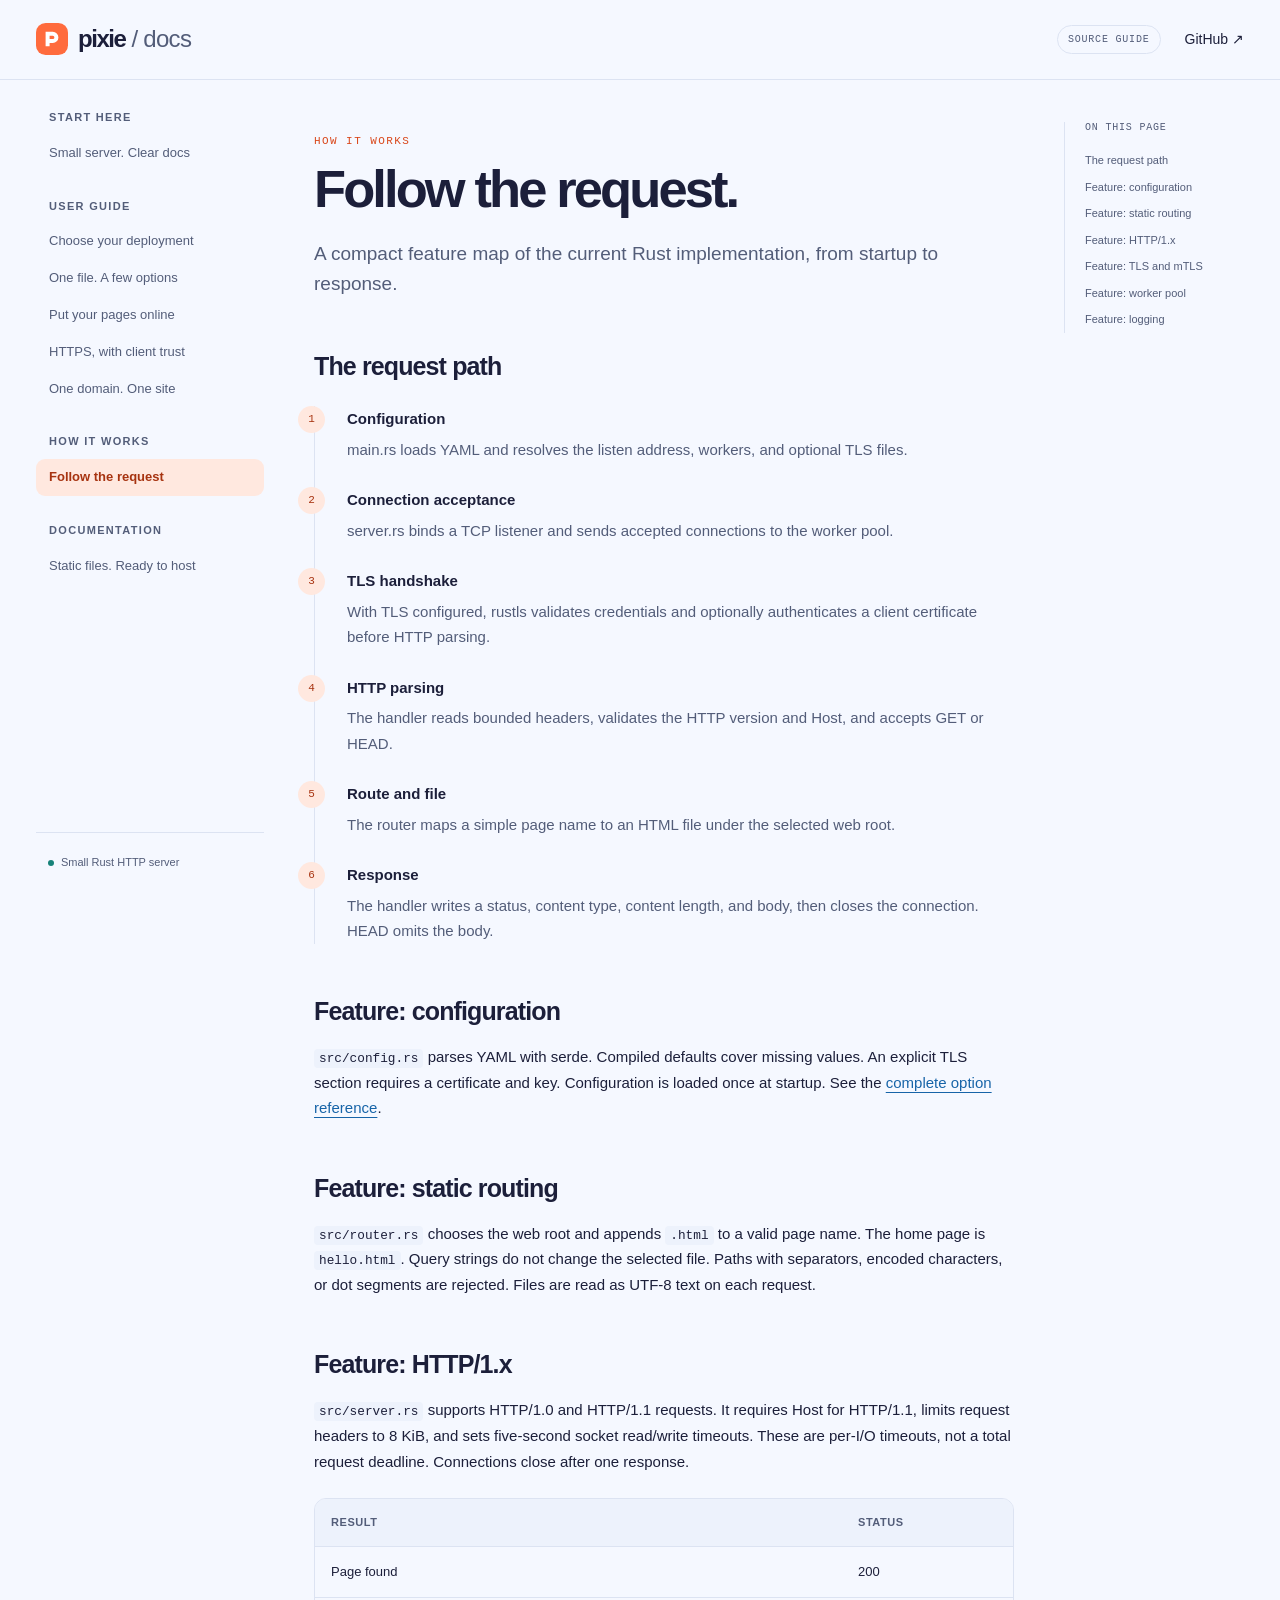
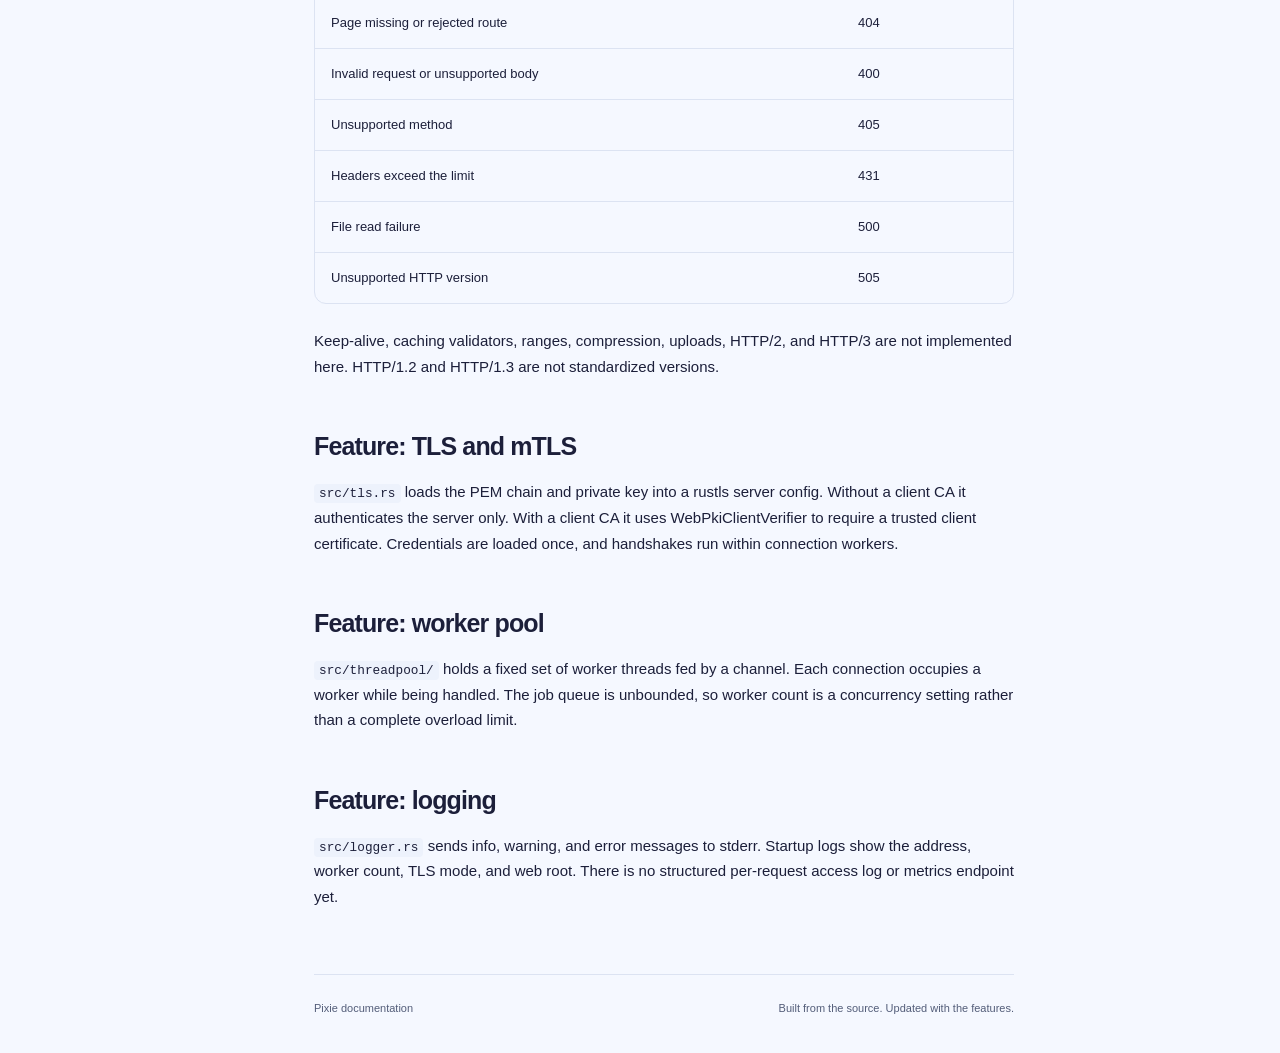
==== docs/architecture.html @ d6b9f7ce "docs: add static user and architecture guides" ====
<!doctype html>
<html lang="en"><head><meta charset="utf-8"><meta name="viewport" content="width=device-width, initial-scale=1"><meta name="description" content="A compact feature map of the current Rust implementation, from startup to response."><meta name="theme-color" content="#f5f8ff"><title>Follow the request. — Pixie docs</title><link rel="icon" href="assets/mark.svg" type="image/svg+xml"><link rel="stylesheet" href="assets/style.css"><script src="assets/site.js" defer></script></head>
<body><a class="skip" href="#content">Skip to content</a><header class="topbar"><a class="brand" href="index.html"><img src="assets/mark.svg" width="32" height="32" alt=""><span>pixie<span class="brand-sub"> / docs</span></span></a><div class="top-actions"><span class="version">SOURCE GUIDE</span><a href="https://github.com/laflut3/Pixie">GitHub ↗</a><button class="menu-button" aria-expanded="false" aria-controls="sidebar">Menu</button></div></header><div class="layout"><aside id="sidebar" class="sidebar"><nav aria-label="Documentation"><div class="nav-group"><p>Start here</p><a href="index.html">Small server. Clear docs</a></div><div class="nav-group"><p>User guide</p><a href="deploy.html">Choose your deployment</a><a href="configure.html">One file. A few options</a><a href="serve.html">Put your pages online</a><a href="security.html">HTTPS, with client trust</a><a href="sites.html">One domain. One site</a></div><div class="nav-group"><p>How it works</p><a aria-current="page" href="architecture.html">Follow the request</a></div><div class="nav-group"><p>Documentation</p><a href="publish.html">Static files. Ready to host</a></div></nav><div class="sidebar-foot"><span class="status-dot"></span>Small Rust HTTP server</div></aside><main id="content" tabindex="-1"><div class="eyebrow">How it works</div><h1>Follow the request.</h1><p class="lead">A compact feature map of the current Rust implementation, from startup to response.</p><article><h2 id="flow">The request path</h2><ol class="timeline"><li><strong>Configuration</strong><p>main.rs loads YAML and resolves the listen address, workers, and optional TLS files.</p></li><li><strong>Connection acceptance</strong><p>server.rs binds a TCP listener and sends accepted connections to the worker pool.</p></li><li><strong>TLS handshake</strong><p>With TLS configured, rustls validates credentials and optionally authenticates a client certificate before HTTP parsing.</p></li><li><strong>HTTP parsing</strong><p>The handler reads bounded headers, validates the HTTP version and Host, and accepts GET or HEAD.</p></li><li><strong>Route and file</strong><p>The router maps a simple page name to an HTML file under the selected web root.</p></li><li><strong>Response</strong><p>The handler writes a status, content type, content length, and body, then closes the connection. HEAD omits the body.</p></li></ol><h2 id="configuration">Feature: configuration</h2><p><code>src/config.rs</code> parses YAML with serde. Compiled defaults cover missing values. An explicit TLS section requires a certificate and key. Configuration is loaded once at startup. See the <a href="configure.html">complete option reference</a>.</p><h2 id="routing">Feature: static routing</h2><p><code>src/router.rs</code> chooses the web root and appends <code>.html</code> to a valid page name. The home page is <code>hello.html</code>. Query strings do not change the selected file. Paths with separators, encoded characters, or dot segments are rejected. Files are read as UTF-8 text on each request.</p><h2 id="http">Feature: HTTP/1.x</h2><p><code>src/server.rs</code> supports HTTP/1.0 and HTTP/1.1 requests. It requires Host for HTTP/1.1, limits request headers to 8 KiB, and sets five-second socket read/write timeouts. These are per-I/O timeouts, not a total request deadline. Connections close after one response.</p><div class="table-wrap"><table><thead><tr><th>Result</th><th>Status</th></tr></thead><tbody><tr><td>Page found</td><td>200</td></tr><tr><td>Page missing or rejected route</td><td>404</td></tr><tr><td>Invalid request or unsupported body</td><td>400</td></tr><tr><td>Unsupported method</td><td>405</td></tr><tr><td>Headers exceed the limit</td><td>431</td></tr><tr><td>File read failure</td><td>500</td></tr><tr><td>Unsupported HTTP version</td><td>505</td></tr></tbody></table></div><p>Keep-alive, caching validators, ranges, compression, uploads, HTTP/2, and HTTP/3 are not implemented here. HTTP/1.2 and HTTP/1.3 are not standardized versions.</p><h2 id="tls">Feature: TLS and mTLS</h2><p><code>src/tls.rs</code> loads the PEM chain and private key into a rustls server config. Without a client CA it authenticates the server only. With a client CA it uses WebPkiClientVerifier to require a trusted client certificate. Credentials are loaded once, and handshakes run within connection workers.</p><h2 id="concurrency">Feature: worker pool</h2><p><code>src/threadpool/</code> holds a fixed set of worker threads fed by a channel. Each connection occupies a worker while being handled. The job queue is unbounded, so worker count is a concurrency setting rather than a complete overload limit.</p><h2 id="logging">Feature: logging</h2><p><code>src/logger.rs</code> sends info, warning, and error messages to stderr. Startup logs show the address, worker count, TLS mode, and web root. There is no structured per-request access log or metrics endpoint yet.</p></article><footer>Pixie documentation <span>Built from the source. Updated with the features.</span></footer></main><aside class="toc"><p>ON THIS PAGE</p><nav aria-label="On this page"><a href="#flow">The request path</a><a href="#configuration">Feature: configuration</a><a href="#routing">Feature: static routing</a><a href="#http">Feature: HTTP/1.x</a><a href="#tls">Feature: TLS and mTLS</a><a href="#concurrency">Feature: worker pool</a><a href="#logging">Feature: logging</a></nav></aside></div></body></html>
---- docs/assets/style.css ----
:root{--bg:#f5f8ff;--paper:#fff;--ink:#1c1f3a;--muted:#535d79;--line:#dce3f2;--accent:#d9471a;--blue:#1764a8;--soft:#edf2fc;--radius:18px;--mono:"SFMono-Regular",Consolas,"Liberation Mono",monospace}*{box-sizing:border-box}html{scroll-padding-top:100px}body{margin:0;background:var(--bg);color:var(--ink);font-family:"Avenir Next","Trebuchet MS","Gill Sans",sans-serif;font-size:16px;line-height:1.7}a{color:var(--blue);text-underline-offset:4px}a:hover{color:var(--accent)}button{font:inherit}a:focus-visible,button:focus-visible{outline:3px solid var(--accent);outline-offset:4px;border-radius:4px}.skip{position:fixed;top:-80px;left:16px;z-index:10;padding:12px 20px;background:var(--ink);color:white}.skip:focus{top:12px}.topbar{position:sticky;top:0;z-index:3;display:flex;align-items:center;justify-content:space-between;gap:16px;height:80px;padding:0 36px;background:rgba(245,248,255,.96);border-bottom:1px solid var(--line);backdrop-filter:blur(12px)}.brand{display:inline-flex;align-items:center;gap:10px;text-decoration:none;font-size:24px;font-weight:800;color:var(--ink);letter-spacing:-.06em}.brand-sub{font-weight:400;color:var(--muted);letter-spacing:-.03em}.top-actions{display:flex;gap:24px;align-items:center;font-size:14px}.top-actions>a{color:var(--ink);text-decoration:none}.version{font-family:var(--mono);font-size:10px;letter-spacing:.08em;border:1px solid var(--line);padding:5px 10px;border-radius:30px;color:var(--muted)}.layout{display:grid;grid-template-columns:228px minmax(0,800px) 180px;max-width:1450px;margin:auto;padding:0 36px;gap:50px}.sidebar{position:sticky;top:80px;align-self:start;height:calc(100dvh - 80px);padding:28px 0;overflow:auto;display:flex;flex-direction:column;justify-content:space-between}.nav-group{margin-bottom:25px}.nav-group>p{font-size:11px;text-transform:uppercase;letter-spacing:.12em;font-weight:800;color:var(--muted);margin:0 0 8px 13px}.nav-group a{display:block;font-size:13px;line-height:1.45;padding:9px 13px;text-decoration:none;border-radius:9px;color:var(--muted)}.nav-group a:hover{background:var(--soft);color:var(--ink)}.nav-group a[aria-current]{background:#ffe8df;color:#a73310;font-weight:700}.sidebar-foot{border-top:1px solid var(--line);padding:20px 12px 0;color:var(--muted);font-size:11px;white-space:nowrap}.status-dot{display:inline-block;width:6px;height:6px;background:#168279;border-radius:50%;margin-right:7px;vertical-align:middle}main{padding:55px 0 0;min-width:0}.eyebrow{font:11px var(--mono);text-transform:uppercase;letter-spacing:.13em;color:var(--accent);margin-bottom:14px}h1{font-size:clamp(36px,4.1vw,60px);line-height:1.06;letter-spacing:-.055em;margin:0 0 22px;max-width:720px;font-weight:800}.lead{font-size:19px;line-height:1.6;color:var(--muted);max-width:650px;margin:0 0 36px}article{font-size:15px}h2{font-size:25px;line-height:1.2;letter-spacing:-.035em;margin:52px 0 18px}h3{font-size:18px}p{margin:14px 0}li{padding-left:4px;margin:8px 0}code{font-family:var(--mono);font-size:.85em;background:var(--soft);border-radius:4px;padding:2px 5px;overflow-wrap:anywhere}pre{background:#1c2138;color:#e2eafb;border-radius:var(--radius);padding:24px;margin:20px 0;overflow:auto;line-height:1.7;font-size:13px;position:relative}pre code{font:inherit;background:none;padding:0;color:inherit;overflow-wrap:normal}.copy-button{position:absolute;top:9px;right:10px;background:#343b57;border:0;color:#fff;font-size:11px;border-radius:5px;padding:4px 8px;cursor:pointer}.copy-button:hover{background:#4b5678}.callout{border-left:3px solid #f07546;background:#fff2e9;border-radius:0 12px 12px 0;padding:19px 22px;margin:30px 0;color:#59341f;font-size:14px}.callout p{margin:6px 0 0}.table-wrap{overflow:auto;border:1px solid var(--line);border-radius:12px;margin:24px 0}table{width:100%;border-collapse:collapse;font-size:13px;text-align:left}th{background:var(--soft);font-size:11px;text-transform:uppercase;letter-spacing:.05em;color:var(--muted)}th,td{padding:14px 16px;vertical-align:top;border-bottom:1px solid var(--line)}tr:last-child td{border-bottom:0}.hero-note{font:11px var(--mono);line-height:1.8;color:var(--muted);margin-bottom:28px}.path-grid{display:grid;grid-template-columns:1fr 1fr;gap:16px}.path-card{display:flex;flex-direction:column;padding:26px 25px 22px;background:var(--paper);border:1px solid var(--line);border-radius:20px;color:var(--ink);text-decoration:none;transition:transform .2s cubic-bezier(.2,.8,.2,1),border-color .2s}.path-card:hover{transform:translateY(-3px);border-color:#f0a286;color:var(--ink)}.step{font:10px var(--mono);letter-spacing:.06em;color:var(--accent)}.path-card h2{font-size:27px;margin:22px 0 8px}.path-card p{font-size:14px;color:var(--muted);margin:0 0 26px}.card-link{font-size:12px;margin-top:auto;font-weight:700;color:var(--blue)}.link-list{list-style:none;padding:0}.link-list li{padding:0;margin:0}.link-list a{display:flex;justify-content:space-between;gap:22px;text-decoration:none;color:var(--ink);padding:16px 0;border-bottom:1px solid var(--line);font-size:14px}.link-list span{color:var(--blue);font-size:12px;white-space:nowrap}.toc{position:sticky;top:122px;align-self:start;max-height:calc(100dvh - 145px);overflow:auto;padding-left:20px;border-left:1px solid var(--line);font-size:11px}.toc>p{font:10px var(--mono);color:var(--muted);letter-spacing:.08em;margin:0 0 14px}.toc a{display:block;padding:5px 0;color:var(--muted);text-decoration:none;line-height:1.5}.toc a:hover{color:var(--accent)}footer{border-top:1px solid var(--line);margin-top:65px;padding:24px 0 35px;font-size:11px;color:var(--muted);display:flex;justify-content:space-between;gap:15px}.flow{display:flex;align-items:center;justify-content:space-around;flex-wrap:wrap;gap:12px;background:var(--paper);border:1px solid var(--line);padding:22px;border-radius:16px;font:12px var(--mono);margin:25px 0}.flow span{color:var(--accent)}.timeline{list-style:none;padding-left:28px;border-left:1px solid var(--line);counter-reset:steps}.timeline li{position:relative;margin:25px 0;counter-increment:steps}.timeline li:before{content:counter(steps);position:absolute;left:-45px;top:0;border-radius:50%;width:27px;height:27px;text-align:center;font:11px/27px var(--mono);background:#ffe8df;color:#a73310}.timeline p{margin:5px 0;color:var(--muted)}.menu-button{display:none;border:1px solid var(--line);border-radius:8px;color:var(--ink);background:var(--paper);padding:5px 12px;cursor:pointer}@media(min-width:1500px){.layout{gap:60px}}@media(max-width:1200px){.layout{grid-template-columns:210px minmax(0,1fr);gap:40px;max-width:1100px}.toc{display:none}}@media(max-width:800px){.topbar{height:68px;padding:0 20px}.top-actions{gap:16px}.version{display:none}.layout{display:block;padding:0 22px}.sidebar{position:static;height:auto;padding:22px 0;border-bottom:1px solid var(--line)}.sidebar nav{display:grid;grid-template-columns:1fr 1fr;gap:10px}.sidebar-foot{display:none}.nav-group{margin:0}.js .sidebar{display:none}.js .sidebar.is-open{display:block}.js .menu-button{display:block}main{padding-top:36px}.lead{font-size:17px}.path-card{padding:22px 18px}.path-card h2{font-size:25px}pre{padding:28px 18px 20px;font-size:11px}footer{display:block}footer span{display:block;margin-top:5px}}@media(max-width:480px){.path-grid{grid-template-columns:1fr}.path-card h2{margin-top:12px}.path-card p{margin-bottom:16px}.link-list a{display:block}.link-list span{display:block;margin-top:4px}h1{font-size:39px}.sidebar nav{grid-template-columns:1fr 1fr}.top-actions>a{font-size:12px}th,td{padding:12px 10px}}@media(prefers-reduced-motion:reduce){*{scroll-behavior:auto!important;transition:none!important}}@media print{.topbar,.sidebar,.toc,.copy-button{display:none}.layout{display:block}main{padding:0}body{background:white}pre{white-space:pre-wrap;color:black;background:#eee}.callout{break-inside:avoid}a{color:inherit}}
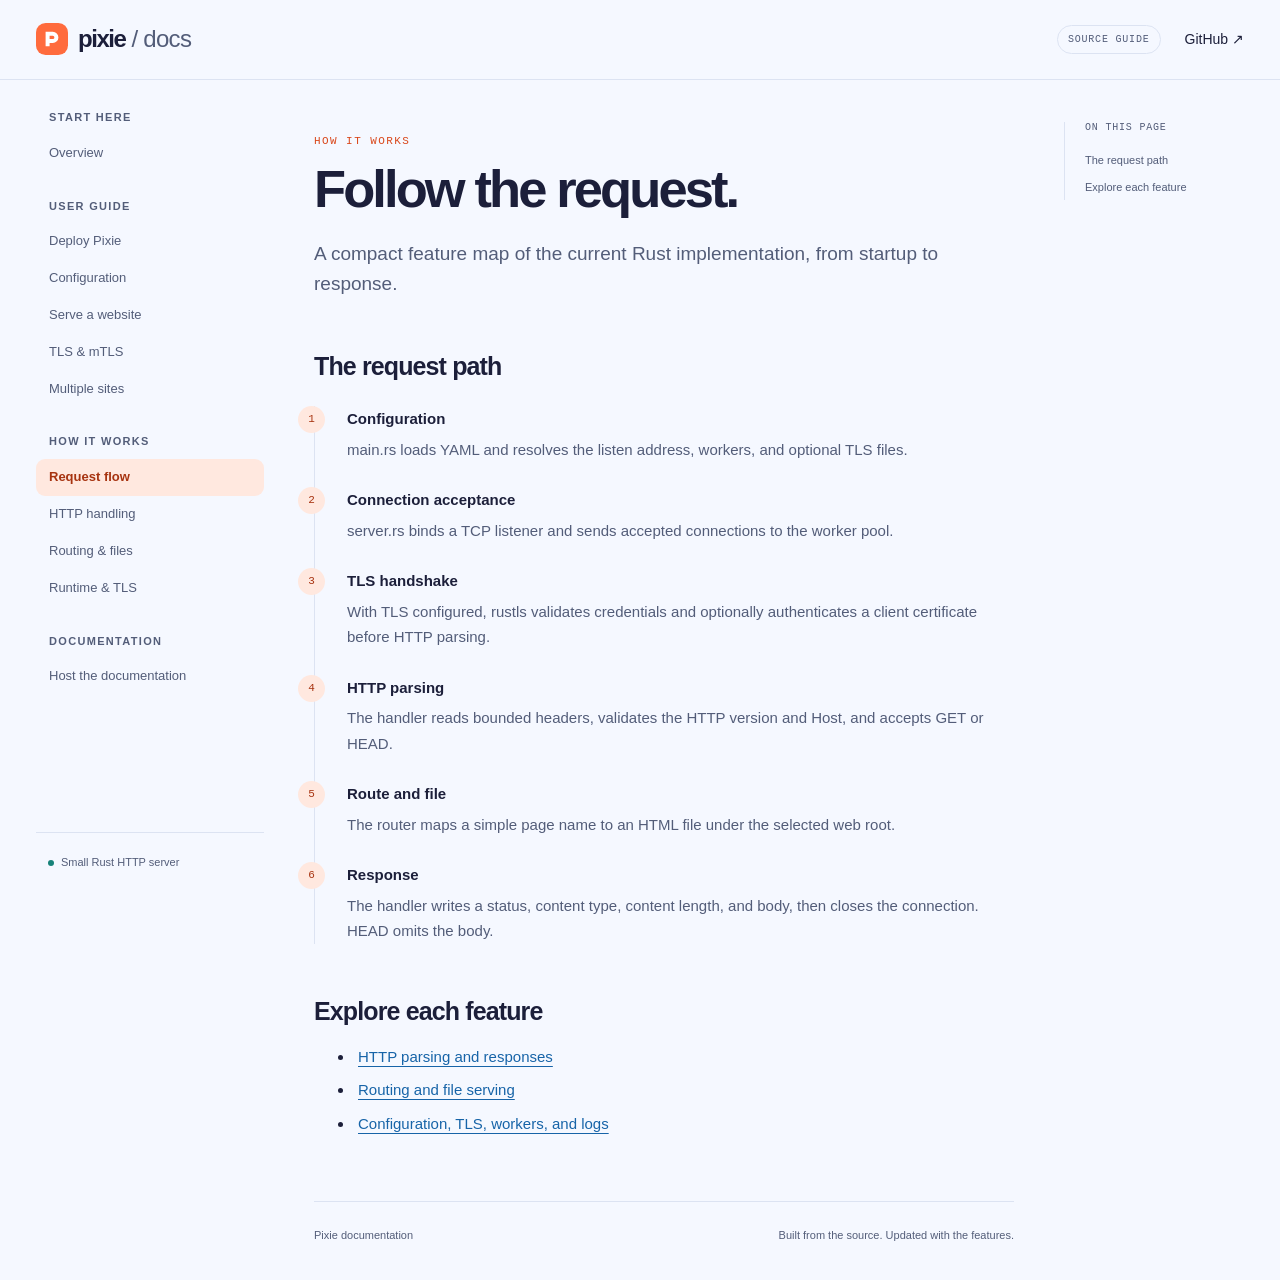
==== commit ab000d30: "docs: refine navigation and deployment README" ====
--- a/docs/architecture.html
+++ b/docs/architecture.html
@@ -1,3 +1,116 @@
 <!doctype html>
-<html lang="en"><head><meta charset="utf-8"><meta name="viewport" content="width=device-width, initial-scale=1"><meta name="description" content="A compact feature map of the current Rust implementation, from startup to response."><meta name="theme-color" content="#f5f8ff"><title>Follow the request. — Pixie docs</title><link rel="icon" href="assets/mark.svg" type="image/svg+xml"><link rel="stylesheet" href="assets/style.css"><script src="assets/site.js" defer></script></head>
-<body><a class="skip" href="#content">Skip to content</a><header class="topbar"><a class="brand" href="index.html"><img src="assets/mark.svg" width="32" height="32" alt=""><span>pixie<span class="brand-sub"> / docs</span></span></a><div class="top-actions"><span class="version">SOURCE GUIDE</span><a href="https://github.com/laflut3/Pixie">GitHub ↗</a><button class="menu-button" aria-expanded="false" aria-controls="sidebar">Menu</button></div></header><div class="layout"><aside id="sidebar" class="sidebar"><nav aria-label="Documentation"><div class="nav-group"><p>Start here</p><a href="index.html">Small server. Clear docs</a></div><div class="nav-group"><p>User guide</p><a href="deploy.html">Choose your deployment</a><a href="configure.html">One file. A few options</a><a href="serve.html">Put your pages online</a><a href="security.html">HTTPS, with client trust</a><a href="sites.html">One domain. One site</a></div><div class="nav-group"><p>How it works</p><a aria-current="page" href="architecture.html">Follow the request</a></div><div class="nav-group"><p>Documentation</p><a href="publish.html">Static files. Ready to host</a></div></nav><div class="sidebar-foot"><span class="status-dot"></span>Small Rust HTTP server</div></aside><main id="content" tabindex="-1"><div class="eyebrow">How it works</div><h1>Follow the request.</h1><p class="lead">A compact feature map of the current Rust implementation, from startup to response.</p><article><h2 id="flow">The request path</h2><ol class="timeline"><li><strong>Configuration</strong><p>main.rs loads YAML and resolves the listen address, workers, and optional TLS files.</p></li><li><strong>Connection acceptance</strong><p>server.rs binds a TCP listener and sends accepted connections to the worker pool.</p></li><li><strong>TLS handshake</strong><p>With TLS configured, rustls validates credentials and optionally authenticates a client certificate before HTTP parsing.</p></li><li><strong>HTTP parsing</strong><p>The handler reads bounded headers, validates the HTTP version and Host, and accepts GET or HEAD.</p></li><li><strong>Route and file</strong><p>The router maps a simple page name to an HTML file under the selected web root.</p></li><li><strong>Response</strong><p>The handler writes a status, content type, content length, and body, then closes the connection. HEAD omits the body.</p></li></ol><h2 id="configuration">Feature: configuration</h2><p><code>src/config.rs</code> parses YAML with serde. Compiled defaults cover missing values. An explicit TLS section requires a certificate and key. Configuration is loaded once at startup. See the <a href="configure.html">complete option reference</a>.</p><h2 id="routing">Feature: static routing</h2><p><code>src/router.rs</code> chooses the web root and appends <code>.html</code> to a valid page name. The home page is <code>hello.html</code>. Query strings do not change the selected file. Paths with separators, encoded characters, or dot segments are rejected. Files are read as UTF-8 text on each request.</p><h2 id="http">Feature: HTTP/1.x</h2><p><code>src/server.rs</code> supports HTTP/1.0 and HTTP/1.1 requests. It requires Host for HTTP/1.1, limits request headers to 8 KiB, and sets five-second socket read/write timeouts. These are per-I/O timeouts, not a total request deadline. Connections close after one response.</p><div class="table-wrap"><table><thead><tr><th>Result</th><th>Status</th></tr></thead><tbody><tr><td>Page found</td><td>200</td></tr><tr><td>Page missing or rejected route</td><td>404</td></tr><tr><td>Invalid request or unsupported body</td><td>400</td></tr><tr><td>Unsupported method</td><td>405</td></tr><tr><td>Headers exceed the limit</td><td>431</td></tr><tr><td>File read failure</td><td>500</td></tr><tr><td>Unsupported HTTP version</td><td>505</td></tr></tbody></table></div><p>Keep-alive, caching validators, ranges, compression, uploads, HTTP/2, and HTTP/3 are not implemented here. HTTP/1.2 and HTTP/1.3 are not standardized versions.</p><h2 id="tls">Feature: TLS and mTLS</h2><p><code>src/tls.rs</code> loads the PEM chain and private key into a rustls server config. Without a client CA it authenticates the server only. With a client CA it uses WebPkiClientVerifier to require a trusted client certificate. Credentials are loaded once, and handshakes run within connection workers.</p><h2 id="concurrency">Feature: worker pool</h2><p><code>src/threadpool/</code> holds a fixed set of worker threads fed by a channel. Each connection occupies a worker while being handled. The job queue is unbounded, so worker count is a concurrency setting rather than a complete overload limit.</p><h2 id="logging">Feature: logging</h2><p><code>src/logger.rs</code> sends info, warning, and error messages to stderr. Startup logs show the address, worker count, TLS mode, and web root. There is no structured per-request access log or metrics endpoint yet.</p></article><footer>Pixie documentation <span>Built from the source. Updated with the features.</span></footer></main><aside class="toc"><p>ON THIS PAGE</p><nav aria-label="On this page"><a href="#flow">The request path</a><a href="#configuration">Feature: configuration</a><a href="#routing">Feature: static routing</a><a href="#http">Feature: HTTP/1.x</a><a href="#tls">Feature: TLS and mTLS</a><a href="#concurrency">Feature: worker pool</a><a href="#logging">Feature: logging</a></nav></aside></div></body></html>+<html lang="en">
+<head>
+<meta charset="utf-8">
+<meta name="viewport" content="width=device-width, initial-scale=1">
+<meta name="description" content="A compact feature map of the current Rust implementation, from startup to response.">
+<meta name="theme-color" content="#f5f8ff">
+<title>Follow the request. — Pixie docs</title>
+<link rel="icon" href="assets/mark.svg" type="image/svg+xml">
+<link rel="stylesheet" href="assets/style.css">
+<script src="assets/site.js" defer>
+</script>
+</head>
+<body>
+<a class="skip" href="#content">Skip to content</a>
+<header class="topbar">
+<a class="brand" href="index.html">
+<img src="assets/mark.svg" width="32" height="32" alt="">
+<span>pixie<span class="brand-sub"> / docs</span>
+</span>
+</a>
+<div class="top-actions">
+<span class="version">SOURCE GUIDE</span>
+<a href="https://github.com/laflut3/Pixie">GitHub ↗</a>
+<button class="menu-button" aria-expanded="false" aria-controls="sidebar">Menu</button>
+</div>
+</header>
+<div class="layout">
+<aside id="sidebar" class="sidebar">
+<nav aria-label="Documentation">
+<div class="nav-group">
+<p>Start here</p>
+<a href="index.html">Overview</a>
+</div>
+<div class="nav-group">
+<p>User guide</p>
+<a href="deploy.html">Deploy Pixie</a>
+<a href="configure.html">Configuration</a>
+<a href="serve.html">Serve a website</a>
+<a href="security.html">TLS &amp; mTLS</a>
+<a href="sites.html">Multiple sites</a>
+</div>
+<div class="nav-group">
+<p>How it works</p>
+<a aria-current="page" href="architecture.html">Request flow</a>
+<a href="feature-http.html">HTTP handling</a>
+<a href="feature-routing.html">Routing &amp; files</a>
+<a href="feature-runtime.html">Runtime &amp; TLS</a>
+</div>
+<div class="nav-group">
+<p>Documentation</p>
+<a href="publish.html">Host the documentation</a>
+</div>
+</nav>
+<div class="sidebar-foot">
+<span class="status-dot">
+</span>Small Rust HTTP server</div>
+</aside>
+<main id="content" tabindex="-1">
+<div class="eyebrow">How it works</div>
+<h1>Follow the request.</h1>
+<p class="lead">A compact feature map of the current Rust implementation, from startup to response.</p>
+<article>
+<h2 id="flow">The request path</h2>
+<ol class="timeline">
+<li>
+<strong>Configuration</strong>
+<p>main.rs loads YAML and resolves the listen address, workers, and optional TLS files.</p>
+</li>
+<li>
+<strong>Connection acceptance</strong>
+<p>server.rs binds a TCP listener and sends accepted connections to the worker pool.</p>
+</li>
+<li>
+<strong>TLS handshake</strong>
+<p>With TLS configured, rustls validates credentials and optionally authenticates a client certificate before HTTP parsing.</p>
+</li>
+<li>
+<strong>HTTP parsing</strong>
+<p>The handler reads bounded headers, validates the HTTP version and Host, and accepts GET or HEAD.</p>
+</li>
+<li>
+<strong>Route and file</strong>
+<p>The router maps a simple page name to an HTML file under the selected web root.</p>
+</li>
+<li>
+<strong>Response</strong>
+<p>The handler writes a status, content type, content length, and body, then closes the connection. HEAD omits the body.</p>
+</li>
+</ol>
+<h2 id="features">Explore each feature</h2>
+<ul>
+<li>
+<a href="feature-http.html">HTTP parsing and responses</a>
+</li>
+<li>
+<a href="feature-routing.html">Routing and file serving</a>
+</li>
+<li>
+<a href="feature-runtime.html">Configuration, TLS, workers, and logs</a>
+</li>
+</ul>
+</article>
+<footer>Pixie documentation <span>Built from the source. Updated with the features.</span>
+</footer>
+</main>
+<aside class="toc">
+<p>ON THIS PAGE</p>
+<nav aria-label="On this page">
+<a href="#flow">The request path</a>
+<a href="#features">Explore each feature</a>
+</nav>
+</aside>
+</div>
+</body>
+</html>
--- a/docs/assets/style.css
+++ b/docs/assets/style.css
@@ -1 +1,114 @@
-:root{--bg:#f5f8ff;--paper:#fff;--ink:#1c1f3a;--muted:#535d79;--line:#dce3f2;--accent:#d9471a;--blue:#1764a8;--soft:#edf2fc;--radius:18px;--mono:"SFMono-Regular",Consolas,"Liberation Mono",monospace}*{box-sizing:border-box}html{scroll-padding-top:100px}body{margin:0;background:var(--bg);color:var(--ink);font-family:"Avenir Next","Trebuchet MS","Gill Sans",sans-serif;font-size:16px;line-height:1.7}a{color:var(--blue);text-underline-offset:4px}a:hover{color:var(--accent)}button{font:inherit}a:focus-visible,button:focus-visible{outline:3px solid var(--accent);outline-offset:4px;border-radius:4px}.skip{position:fixed;top:-80px;left:16px;z-index:10;padding:12px 20px;background:var(--ink);color:white}.skip:focus{top:12px}.topbar{position:sticky;top:0;z-index:3;display:flex;align-items:center;justify-content:space-between;gap:16px;height:80px;padding:0 36px;background:rgba(245,248,255,.96);border-bottom:1px solid var(--line);backdrop-filter:blur(12px)}.brand{display:inline-flex;align-items:center;gap:10px;text-decoration:none;font-size:24px;font-weight:800;color:var(--ink);letter-spacing:-.06em}.brand-sub{font-weight:400;color:var(--muted);letter-spacing:-.03em}.top-actions{display:flex;gap:24px;align-items:center;font-size:14px}.top-actions>a{color:var(--ink);text-decoration:none}.version{font-family:var(--mono);font-size:10px;letter-spacing:.08em;border:1px solid var(--line);padding:5px 10px;border-radius:30px;color:var(--muted)}.layout{display:grid;grid-template-columns:228px minmax(0,800px) 180px;max-width:1450px;margin:auto;padding:0 36px;gap:50px}.sidebar{position:sticky;top:80px;align-self:start;height:calc(100dvh - 80px);padding:28px 0;overflow:auto;display:flex;flex-direction:column;justify-content:space-between}.nav-group{margin-bottom:25px}.nav-group>p{font-size:11px;text-transform:uppercase;letter-spacing:.12em;font-weight:800;color:var(--muted);margin:0 0 8px 13px}.nav-group a{display:block;font-size:13px;line-height:1.45;padding:9px 13px;text-decoration:none;border-radius:9px;color:var(--muted)}.nav-group a:hover{background:var(--soft);color:var(--ink)}.nav-group a[aria-current]{background:#ffe8df;color:#a73310;font-weight:700}.sidebar-foot{border-top:1px solid var(--line);padding:20px 12px 0;color:var(--muted);font-size:11px;white-space:nowrap}.status-dot{display:inline-block;width:6px;height:6px;background:#168279;border-radius:50%;margin-right:7px;vertical-align:middle}main{padding:55px 0 0;min-width:0}.eyebrow{font:11px var(--mono);text-transform:uppercase;letter-spacing:.13em;color:var(--accent);margin-bottom:14px}h1{font-size:clamp(36px,4.1vw,60px);line-height:1.06;letter-spacing:-.055em;margin:0 0 22px;max-width:720px;font-weight:800}.lead{font-size:19px;line-height:1.6;color:var(--muted);max-width:650px;margin:0 0 36px}article{font-size:15px}h2{font-size:25px;line-height:1.2;letter-spacing:-.035em;margin:52px 0 18px}h3{font-size:18px}p{margin:14px 0}li{padding-left:4px;margin:8px 0}code{font-family:var(--mono);font-size:.85em;background:var(--soft);border-radius:4px;padding:2px 5px;overflow-wrap:anywhere}pre{background:#1c2138;color:#e2eafb;border-radius:var(--radius);padding:24px;margin:20px 0;overflow:auto;line-height:1.7;font-size:13px;position:relative}pre code{font:inherit;background:none;padding:0;color:inherit;overflow-wrap:normal}.copy-button{position:absolute;top:9px;right:10px;background:#343b57;border:0;color:#fff;font-size:11px;border-radius:5px;padding:4px 8px;cursor:pointer}.copy-button:hover{background:#4b5678}.callout{border-left:3px solid #f07546;background:#fff2e9;border-radius:0 12px 12px 0;padding:19px 22px;margin:30px 0;color:#59341f;font-size:14px}.callout p{margin:6px 0 0}.table-wrap{overflow:auto;border:1px solid var(--line);border-radius:12px;margin:24px 0}table{width:100%;border-collapse:collapse;font-size:13px;text-align:left}th{background:var(--soft);font-size:11px;text-transform:uppercase;letter-spacing:.05em;color:var(--muted)}th,td{padding:14px 16px;vertical-align:top;border-bottom:1px solid var(--line)}tr:last-child td{border-bottom:0}.hero-note{font:11px var(--mono);line-height:1.8;color:var(--muted);margin-bottom:28px}.path-grid{display:grid;grid-template-columns:1fr 1fr;gap:16px}.path-card{display:flex;flex-direction:column;padding:26px 25px 22px;background:var(--paper);border:1px solid var(--line);border-radius:20px;color:var(--ink);text-decoration:none;transition:transform .2s cubic-bezier(.2,.8,.2,1),border-color .2s}.path-card:hover{transform:translateY(-3px);border-color:#f0a286;color:var(--ink)}.step{font:10px var(--mono);letter-spacing:.06em;color:var(--accent)}.path-card h2{font-size:27px;margin:22px 0 8px}.path-card p{font-size:14px;color:var(--muted);margin:0 0 26px}.card-link{font-size:12px;margin-top:auto;font-weight:700;color:var(--blue)}.link-list{list-style:none;padding:0}.link-list li{padding:0;margin:0}.link-list a{display:flex;justify-content:space-between;gap:22px;text-decoration:none;color:var(--ink);padding:16px 0;border-bottom:1px solid var(--line);font-size:14px}.link-list span{color:var(--blue);font-size:12px;white-space:nowrap}.toc{position:sticky;top:122px;align-self:start;max-height:calc(100dvh - 145px);overflow:auto;padding-left:20px;border-left:1px solid var(--line);font-size:11px}.toc>p{font:10px var(--mono);color:var(--muted);letter-spacing:.08em;margin:0 0 14px}.toc a{display:block;padding:5px 0;color:var(--muted);text-decoration:none;line-height:1.5}.toc a:hover{color:var(--accent)}footer{border-top:1px solid var(--line);margin-top:65px;padding:24px 0 35px;font-size:11px;color:var(--muted);display:flex;justify-content:space-between;gap:15px}.flow{display:flex;align-items:center;justify-content:space-around;flex-wrap:wrap;gap:12px;background:var(--paper);border:1px solid var(--line);padding:22px;border-radius:16px;font:12px var(--mono);margin:25px 0}.flow span{color:var(--accent)}.timeline{list-style:none;padding-left:28px;border-left:1px solid var(--line);counter-reset:steps}.timeline li{position:relative;margin:25px 0;counter-increment:steps}.timeline li:before{content:counter(steps);position:absolute;left:-45px;top:0;border-radius:50%;width:27px;height:27px;text-align:center;font:11px/27px var(--mono);background:#ffe8df;color:#a73310}.timeline p{margin:5px 0;color:var(--muted)}.menu-button{display:none;border:1px solid var(--line);border-radius:8px;color:var(--ink);background:var(--paper);padding:5px 12px;cursor:pointer}@media(min-width:1500px){.layout{gap:60px}}@media(max-width:1200px){.layout{grid-template-columns:210px minmax(0,1fr);gap:40px;max-width:1100px}.toc{display:none}}@media(max-width:800px){.topbar{height:68px;padding:0 20px}.top-actions{gap:16px}.version{display:none}.layout{display:block;padding:0 22px}.sidebar{position:static;height:auto;padding:22px 0;border-bottom:1px solid var(--line)}.sidebar nav{display:grid;grid-template-columns:1fr 1fr;gap:10px}.sidebar-foot{display:none}.nav-group{margin:0}.js .sidebar{display:none}.js .sidebar.is-open{display:block}.js .menu-button{display:block}main{padding-top:36px}.lead{font-size:17px}.path-card{padding:22px 18px}.path-card h2{font-size:25px}pre{padding:28px 18px 20px;font-size:11px}footer{display:block}footer span{display:block;margin-top:5px}}@media(max-width:480px){.path-grid{grid-template-columns:1fr}.path-card h2{margin-top:12px}.path-card p{margin-bottom:16px}.link-list a{display:block}.link-list span{display:block;margin-top:4px}h1{font-size:39px}.sidebar nav{grid-template-columns:1fr 1fr}.top-actions>a{font-size:12px}th,td{padding:12px 10px}}@media(prefers-reduced-motion:reduce){*{scroll-behavior:auto!important;transition:none!important}}@media print{.topbar,.sidebar,.toc,.copy-button{display:none}.layout{display:block}main{padding:0}body{background:white}pre{white-space:pre-wrap;color:black;background:#eee}.callout{break-inside:avoid}a{color:inherit}}
+:root{--bg:#f5f8ff;--paper:#fff;--ink:#1c1f3a;--muted:#535d79;--line:#dce3f2;--accent:#d9471a;--blue:#1764a8;--soft:#edf2fc;--radius:18px;--mono:"SFMono-Regular",Consolas,"Liberation Mono",monospace}
+*{box-sizing:border-box}
+html{scroll-padding-top:100px}
+body{margin:0;background:var(--bg);color:var(--ink);font-family:"Avenir Next","Trebuchet MS","Gill Sans",sans-serif;font-size:16px;line-height:1.7}
+a{color:var(--blue);text-underline-offset:4px}
+a:hover{color:var(--accent)}
+button{font:inherit}
+a:focus-visible,button:focus-visible{outline:3px solid var(--accent);outline-offset:4px;border-radius:4px}
+.skip{position:fixed;top:-80px;left:16px;z-index:10;padding:12px 20px;background:var(--ink);color:white}
+.skip:focus{top:12px}
+.topbar{position:sticky;top:0;z-index:3;display:flex;align-items:center;justify-content:space-between;gap:16px;height:80px;padding:0 36px;background:rgba(245,248,255,.96);border-bottom:1px solid var(--line);backdrop-filter:blur(12px)}
+.brand{display:inline-flex;align-items:center;gap:10px;text-decoration:none;font-size:24px;font-weight:800;color:var(--ink);letter-spacing:-.06em}
+.brand-sub{font-weight:400;color:var(--muted);letter-spacing:-.03em}
+.top-actions{display:flex;gap:24px;align-items:center;font-size:14px}
+.top-actions>a{color:var(--ink);text-decoration:none}
+.version{font-family:var(--mono);font-size:10px;letter-spacing:.08em;border:1px solid var(--line);padding:5px 10px;border-radius:30px;color:var(--muted)}
+.layout{display:grid;grid-template-columns:228px minmax(0,800px) 180px;max-width:1450px;margin:auto;padding:0 36px;gap:50px}
+.sidebar{position:sticky;top:80px;align-self:start;height:calc(100dvh - 80px);padding:28px 0;overflow:auto;display:flex;flex-direction:column;justify-content:space-between}
+.nav-group{margin-bottom:25px}
+.nav-group>p{font-size:11px;text-transform:uppercase;letter-spacing:.12em;font-weight:800;color:var(--muted);margin:0 0 8px 13px}
+.nav-group a{display:block;font-size:13px;line-height:1.45;padding:9px 13px;text-decoration:none;border-radius:9px;color:var(--muted)}
+.nav-group a:hover{background:var(--soft);color:var(--ink)}
+.nav-group a[aria-current]{background:#ffe8df;color:#a73310;font-weight:700}
+.sidebar-foot{border-top:1px solid var(--line);padding:20px 12px 0;color:var(--muted);font-size:11px;white-space:nowrap}
+.status-dot{display:inline-block;width:6px;height:6px;background:#168279;border-radius:50%;margin-right:7px;vertical-align:middle}
+main{padding:55px 0 0;min-width:0}
+.eyebrow{font:11px var(--mono);text-transform:uppercase;letter-spacing:.13em;color:var(--accent);margin-bottom:14px}
+h1{font-size:clamp(36px,4.1vw,60px);line-height:1.06;letter-spacing:-.055em;margin:0 0 22px;max-width:720px;font-weight:800}
+.lead{font-size:19px;line-height:1.6;color:var(--muted);max-width:650px;margin:0 0 36px}
+article{font-size:15px}
+h2{font-size:25px;line-height:1.2;letter-spacing:-.035em;margin:52px 0 18px}
+h3{font-size:18px}
+p{margin:14px 0}
+li{padding-left:4px;margin:8px 0}
+code{font-family:var(--mono);font-size:.85em;background:var(--soft);border-radius:4px;padding:2px 5px;overflow-wrap:anywhere}
+pre{background:#1c2138;color:#e2eafb;border-radius:var(--radius);padding:24px;margin:20px 0;overflow:auto;line-height:1.7;font-size:13px;position:relative}
+pre code{font:inherit;background:none;padding:0;color:inherit;overflow-wrap:normal}
+.copy-button{position:absolute;top:9px;right:10px;background:#343b57;border:0;color:#fff;font-size:11px;border-radius:5px;padding:4px 8px;cursor:pointer}
+.copy-button:hover{background:#4b5678}
+.callout{border-left:3px solid #f07546;background:#fff2e9;border-radius:0 12px 12px 0;padding:19px 22px;margin:30px 0;color:#59341f;font-size:14px}
+.callout p{margin:6px 0 0}
+.table-wrap{overflow:auto;border:1px solid var(--line);border-radius:12px;margin:24px 0}
+table{width:100%;border-collapse:collapse;font-size:13px;text-align:left}
+th{background:var(--soft);font-size:11px;text-transform:uppercase;letter-spacing:.05em;color:var(--muted)}
+th,td{padding:14px 16px;vertical-align:top;border-bottom:1px solid var(--line)}
+tr:last-child td{border-bottom:0}
+.hero-note{font:11px var(--mono);line-height:1.8;color:var(--muted);margin-bottom:28px}
+.path-grid{display:grid;grid-template-columns:1fr 1fr;gap:16px}
+.path-card{display:flex;flex-direction:column;padding:26px 25px 22px;background:var(--paper);border:1px solid var(--line);border-radius:20px;color:var(--ink);text-decoration:none;transition:transform .2s cubic-bezier(.2,.8,.2,1),border-color .2s}
+.path-card:hover{transform:translateY(-3px);border-color:#f0a286;color:var(--ink)}
+.step{font:10px var(--mono);letter-spacing:.06em;color:var(--accent)}
+.path-card h2{font-size:27px;margin:22px 0 8px}
+.path-card p{font-size:14px;color:var(--muted);margin:0 0 26px}
+.card-link{font-size:12px;margin-top:auto;font-weight:700;color:var(--blue)}
+.link-list{list-style:none;padding:0}
+.link-list li{padding:0;margin:0}
+.link-list a{display:flex;justify-content:space-between;gap:22px;text-decoration:none;color:var(--ink);padding:16px 0;border-bottom:1px solid var(--line);font-size:14px}
+.link-list span{color:var(--blue);font-size:12px;white-space:nowrap}
+.toc{position:sticky;top:122px;align-self:start;max-height:calc(100dvh - 145px);overflow:auto;padding-left:20px;border-left:1px solid var(--line);font-size:11px}
+.toc>p{font:10px var(--mono);color:var(--muted);letter-spacing:.08em;margin:0 0 14px}
+.toc a{display:block;padding:5px 0;color:var(--muted);text-decoration:none;line-height:1.5}
+.toc a:hover{color:var(--accent)}
+footer{border-top:1px solid var(--line);margin-top:65px;padding:24px 0 35px;font-size:11px;color:var(--muted);display:flex;justify-content:space-between;gap:15px}
+.flow{display:flex;align-items:center;justify-content:space-around;flex-wrap:wrap;gap:12px;background:var(--paper);border:1px solid var(--line);padding:22px;border-radius:16px;font:12px var(--mono);margin:25px 0}
+.flow span{color:var(--accent)}
+.timeline{list-style:none;padding-left:28px;border-left:1px solid var(--line);counter-reset:steps}
+.timeline li{position:relative;margin:25px 0;counter-increment:steps}
+.timeline li:before{content:counter(steps);position:absolute;left:-45px;top:0;border-radius:50%;width:27px;height:27px;text-align:center;font:11px/27px var(--mono);background:#ffe8df;color:#a73310}
+.timeline p{margin:5px 0;color:var(--muted)}
+.menu-button{display:none;border:1px solid var(--line);border-radius:8px;color:var(--ink);background:var(--paper);padding:5px 12px;cursor:pointer}
+@media(min-width:1500px){.layout{gap:60px}
+}
+@media(max-width:1200px){.layout{grid-template-columns:210px minmax(0,1fr);gap:40px;max-width:1100px}
+.toc{display:none}
+}
+@media(max-width:800px){.topbar{height:68px;padding:0 20px}
+.top-actions{gap:16px}
+.version{display:none}
+.layout{display:block;padding:0 22px}
+.sidebar{position:static;height:auto;padding:22px 0;border-bottom:1px solid var(--line)}
+.sidebar nav{display:grid;grid-template-columns:1fr 1fr;gap:10px}
+.sidebar-foot{display:none}
+.nav-group{margin:0}
+.js .sidebar{display:none}
+.js .sidebar.is-open{display:block}
+.js .menu-button{display:block}
+main{padding-top:36px}
+.lead{font-size:17px}
+.path-card{padding:22px 18px}
+.path-card h2{font-size:25px}
+pre{padding:28px 18px 20px;font-size:11px}
+footer{display:block}
+footer span{display:block;margin-top:5px}
+}
+@media(max-width:480px){.path-grid{grid-template-columns:1fr}
+.path-card h2{margin-top:12px}
+.path-card p{margin-bottom:16px}
+.link-list a{display:block}
+.link-list span{display:block;margin-top:4px}
+h1{font-size:39px}
+.sidebar nav{grid-template-columns:1fr 1fr}
+.top-actions>a{font-size:12px}
+th,td{padding:12px 10px}
+}
+@media(prefers-reduced-motion:reduce){*{scroll-behavior:auto!important;transition:none!important}
+}
+@media print{.topbar,.sidebar,.toc,.copy-button{display:none}
+.layout{display:block}
+main{padding:0}
+body{background:white}
+pre{white-space:pre-wrap;color:black;background:#eee}
+.callout{break-inside:avoid}
+a{color:inherit}
+}
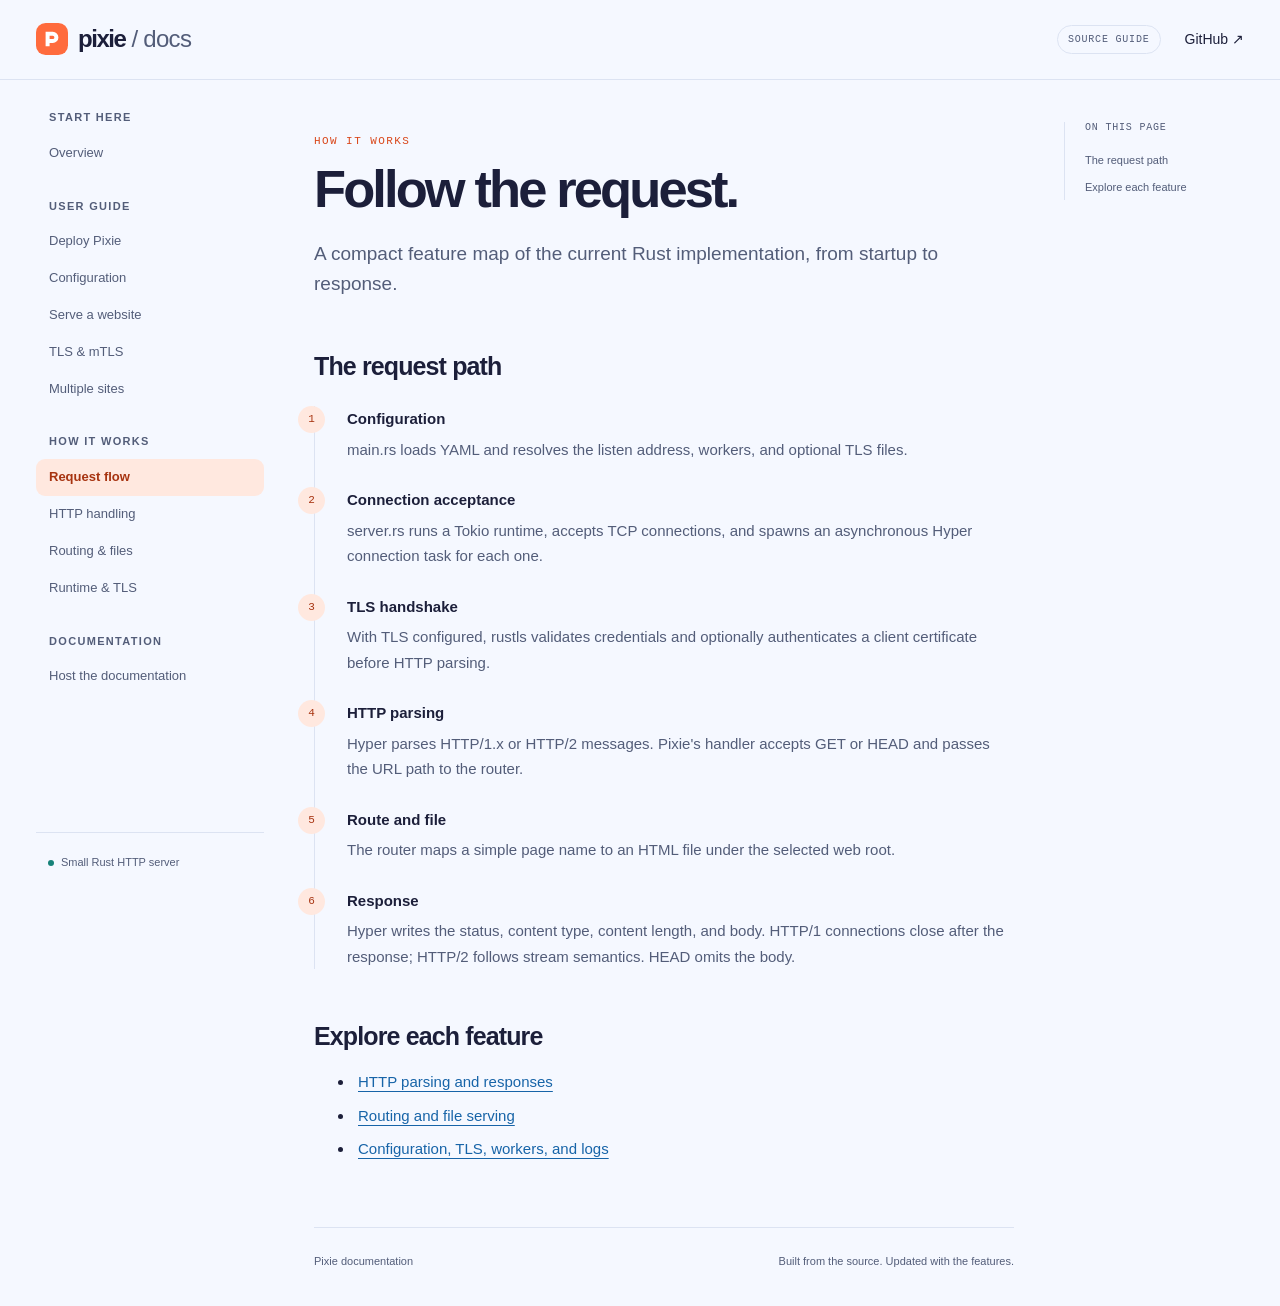
==== commit 072e0eea: "docs: align protocol guides with HTTP/2" ====
--- a/docs/architecture.html
+++ b/docs/architecture.html
@@ -69,7 +69,7 @@
 </li>
 <li>
 <strong>Connection acceptance</strong>
-<p>server.rs binds a TCP listener and sends accepted connections to the worker pool.</p>
+<p>server.rs runs a Tokio runtime, accepts TCP connections, and spawns an asynchronous Hyper connection task for each one.</p>
 </li>
 <li>
 <strong>TLS handshake</strong>
@@ -77,7 +77,7 @@
 </li>
 <li>
 <strong>HTTP parsing</strong>
-<p>The handler reads bounded headers, validates the HTTP version and Host, and accepts GET or HEAD.</p>
+<p>Hyper parses HTTP/1.x or HTTP/2 messages. Pixie's handler accepts GET or HEAD and passes the URL path to the router.</p>
 </li>
 <li>
 <strong>Route and file</strong>
@@ -85,7 +85,7 @@
 </li>
 <li>
 <strong>Response</strong>
-<p>The handler writes a status, content type, content length, and body, then closes the connection. HEAD omits the body.</p>
+<p>Hyper writes the status, content type, content length, and body. HTTP/1 connections close after the response; HTTP/2 follows stream semantics. HEAD omits the body.</p>
 </li>
 </ol>
 <h2 id="features">Explore each feature</h2>
@@ -113,4 +113,4 @@
 </aside>
 </div>
 </body>
-</html>+</html>
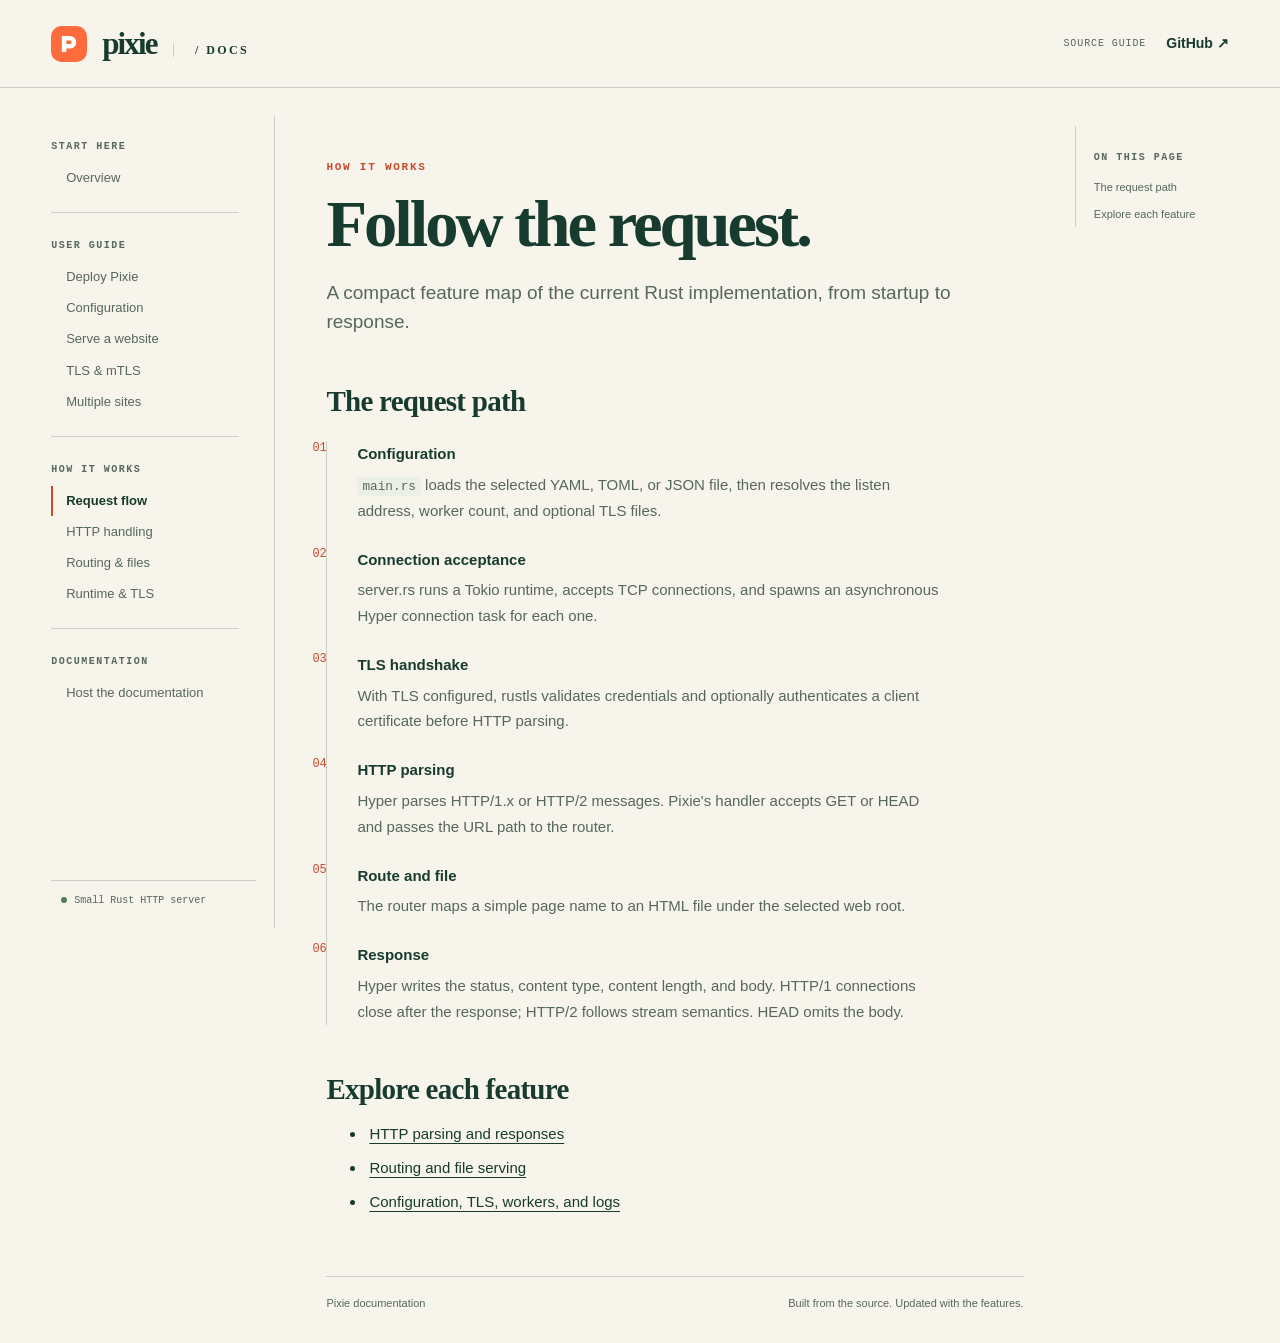
==== commit 8010f45a: "Refresh the documentation site layout and copy" ====
--- a/docs/architecture.html
+++ b/docs/architecture.html
@@ -4,7 +4,7 @@
 <meta charset="utf-8">
 <meta name="viewport" content="width=device-width, initial-scale=1">
 <meta name="description" content="A compact feature map of the current Rust implementation, from startup to response.">
-<meta name="theme-color" content="#f5f8ff">
+<meta name="theme-color" content="#f7f4eb">
 <title>Follow the request. — Pixie docs</title>
 <link rel="icon" href="assets/mark.svg" type="image/svg+xml">
 <link rel="stylesheet" href="assets/style.css">
@@ -65,7 +65,7 @@
 <ol class="timeline">
 <li>
 <strong>Configuration</strong>
-<p>main.rs loads YAML and resolves the listen address, workers, and optional TLS files.</p>
+<p><code>main.rs</code> loads the selected YAML, TOML, or JSON file, then resolves the listen address, worker count, and optional TLS files.</p>
 </li>
 <li>
 <strong>Connection acceptance</strong>
--- a/docs/assets/style.css
+++ b/docs/assets/style.css
@@ -1,114 +1,124 @@
-:root{--bg:#f5f8ff;--paper:#fff;--ink:#1c1f3a;--muted:#535d79;--line:#dce3f2;--accent:#d9471a;--blue:#1764a8;--soft:#edf2fc;--radius:18px;--mono:"SFMono-Regular",Consolas,"Liberation Mono",monospace}
-*{box-sizing:border-box}
-html{scroll-padding-top:100px}
-body{margin:0;background:var(--bg);color:var(--ink);font-family:"Avenir Next","Trebuchet MS","Gill Sans",sans-serif;font-size:16px;line-height:1.7}
-a{color:var(--blue);text-underline-offset:4px}
-a:hover{color:var(--accent)}
-button{font:inherit}
-a:focus-visible,button:focus-visible{outline:3px solid var(--accent);outline-offset:4px;border-radius:4px}
-.skip{position:fixed;top:-80px;left:16px;z-index:10;padding:12px 20px;background:var(--ink);color:white}
-.skip:focus{top:12px}
-.topbar{position:sticky;top:0;z-index:3;display:flex;align-items:center;justify-content:space-between;gap:16px;height:80px;padding:0 36px;background:rgba(245,248,255,.96);border-bottom:1px solid var(--line);backdrop-filter:blur(12px)}
-.brand{display:inline-flex;align-items:center;gap:10px;text-decoration:none;font-size:24px;font-weight:800;color:var(--ink);letter-spacing:-.06em}
-.brand-sub{font-weight:400;color:var(--muted);letter-spacing:-.03em}
-.top-actions{display:flex;gap:24px;align-items:center;font-size:14px}
-.top-actions>a{color:var(--ink);text-decoration:none}
-.version{font-family:var(--mono);font-size:10px;letter-spacing:.08em;border:1px solid var(--line);padding:5px 10px;border-radius:30px;color:var(--muted)}
-.layout{display:grid;grid-template-columns:228px minmax(0,800px) 180px;max-width:1450px;margin:auto;padding:0 36px;gap:50px}
-.sidebar{position:sticky;top:80px;align-self:start;height:calc(100dvh - 80px);padding:28px 0;overflow:auto;display:flex;flex-direction:column;justify-content:space-between}
-.nav-group{margin-bottom:25px}
-.nav-group>p{font-size:11px;text-transform:uppercase;letter-spacing:.12em;font-weight:800;color:var(--muted);margin:0 0 8px 13px}
-.nav-group a{display:block;font-size:13px;line-height:1.45;padding:9px 13px;text-decoration:none;border-radius:9px;color:var(--muted)}
-.nav-group a:hover{background:var(--soft);color:var(--ink)}
-.nav-group a[aria-current]{background:#ffe8df;color:#a73310;font-weight:700}
-.sidebar-foot{border-top:1px solid var(--line);padding:20px 12px 0;color:var(--muted);font-size:11px;white-space:nowrap}
-.status-dot{display:inline-block;width:6px;height:6px;background:#168279;border-radius:50%;margin-right:7px;vertical-align:middle}
-main{padding:55px 0 0;min-width:0}
-.eyebrow{font:11px var(--mono);text-transform:uppercase;letter-spacing:.13em;color:var(--accent);margin-bottom:14px}
-h1{font-size:clamp(36px,4.1vw,60px);line-height:1.06;letter-spacing:-.055em;margin:0 0 22px;max-width:720px;font-weight:800}
-.lead{font-size:19px;line-height:1.6;color:var(--muted);max-width:650px;margin:0 0 36px}
-article{font-size:15px}
-h2{font-size:25px;line-height:1.2;letter-spacing:-.035em;margin:52px 0 18px}
-h3{font-size:18px}
-p{margin:14px 0}
-li{padding-left:4px;margin:8px 0}
-code{font-family:var(--mono);font-size:.85em;background:var(--soft);border-radius:4px;padding:2px 5px;overflow-wrap:anywhere}
-pre{background:#1c2138;color:#e2eafb;border-radius:var(--radius);padding:24px;margin:20px 0;overflow:auto;line-height:1.7;font-size:13px;position:relative}
-pre code{font:inherit;background:none;padding:0;color:inherit;overflow-wrap:normal}
-.copy-button{position:absolute;top:9px;right:10px;background:#343b57;border:0;color:#fff;font-size:11px;border-radius:5px;padding:4px 8px;cursor:pointer}
-.copy-button:hover{background:#4b5678}
-.callout{border-left:3px solid #f07546;background:#fff2e9;border-radius:0 12px 12px 0;padding:19px 22px;margin:30px 0;color:#59341f;font-size:14px}
-.callout p{margin:6px 0 0}
-.table-wrap{overflow:auto;border:1px solid var(--line);border-radius:12px;margin:24px 0}
-table{width:100%;border-collapse:collapse;font-size:13px;text-align:left}
-th{background:var(--soft);font-size:11px;text-transform:uppercase;letter-spacing:.05em;color:var(--muted)}
-th,td{padding:14px 16px;vertical-align:top;border-bottom:1px solid var(--line)}
-tr:last-child td{border-bottom:0}
-.hero-note{font:11px var(--mono);line-height:1.8;color:var(--muted);margin-bottom:28px}
-.path-grid{display:grid;grid-template-columns:1fr 1fr;gap:16px}
-.path-card{display:flex;flex-direction:column;padding:26px 25px 22px;background:var(--paper);border:1px solid var(--line);border-radius:20px;color:var(--ink);text-decoration:none;transition:transform .2s cubic-bezier(.2,.8,.2,1),border-color .2s}
-.path-card:hover{transform:translateY(-3px);border-color:#f0a286;color:var(--ink)}
-.step{font:10px var(--mono);letter-spacing:.06em;color:var(--accent)}
-.path-card h2{font-size:27px;margin:22px 0 8px}
-.path-card p{font-size:14px;color:var(--muted);margin:0 0 26px}
-.card-link{font-size:12px;margin-top:auto;font-weight:700;color:var(--blue)}
-.link-list{list-style:none;padding:0}
-.link-list li{padding:0;margin:0}
-.link-list a{display:flex;justify-content:space-between;gap:22px;text-decoration:none;color:var(--ink);padding:16px 0;border-bottom:1px solid var(--line);font-size:14px}
-.link-list span{color:var(--blue);font-size:12px;white-space:nowrap}
-.toc{position:sticky;top:122px;align-self:start;max-height:calc(100dvh - 145px);overflow:auto;padding-left:20px;border-left:1px solid var(--line);font-size:11px}
-.toc>p{font:10px var(--mono);color:var(--muted);letter-spacing:.08em;margin:0 0 14px}
-.toc a{display:block;padding:5px 0;color:var(--muted);text-decoration:none;line-height:1.5}
-.toc a:hover{color:var(--accent)}
-footer{border-top:1px solid var(--line);margin-top:65px;padding:24px 0 35px;font-size:11px;color:var(--muted);display:flex;justify-content:space-between;gap:15px}
-.flow{display:flex;align-items:center;justify-content:space-around;flex-wrap:wrap;gap:12px;background:var(--paper);border:1px solid var(--line);padding:22px;border-radius:16px;font:12px var(--mono);margin:25px 0}
-.flow span{color:var(--accent)}
-.timeline{list-style:none;padding-left:28px;border-left:1px solid var(--line);counter-reset:steps}
-.timeline li{position:relative;margin:25px 0;counter-increment:steps}
-.timeline li:before{content:counter(steps);position:absolute;left:-45px;top:0;border-radius:50%;width:27px;height:27px;text-align:center;font:11px/27px var(--mono);background:#ffe8df;color:#a73310}
-.timeline p{margin:5px 0;color:var(--muted)}
-.menu-button{display:none;border:1px solid var(--line);border-radius:8px;color:var(--ink);background:var(--paper);padding:5px 12px;cursor:pointer}
-@media(min-width:1500px){.layout{gap:60px}
+:root {
+  color-scheme: light;
+  --paper: #f7f4eb;
+  --surface: #fffdf7;
+  --ink: #173b2e;
+  --muted: #56675d;
+  --line: #c9d0c5;
+  --accent: #c94b2c;
+  --soft: #ecefe5;
+  --code: #123a2c;
+  --mono: "SFMono-Regular", Consolas, "Liberation Mono", monospace;
+  --serif: Georgia, "Times New Roman", serif;
 }
-@media(max-width:1200px){.layout{grid-template-columns:210px minmax(0,1fr);gap:40px;max-width:1100px}
-.toc{display:none}
+
+* { box-sizing: border-box; }
+html { scroll-behavior: smooth; scroll-padding-top: 100px; }
+body { margin: 0; background: var(--paper); color: var(--ink); font-family: "Avenir Next", Avenir, "Segoe UI", sans-serif; font-size: 16px; line-height: 1.72; }
+a { color: var(--ink); text-underline-offset: 4px; }
+a:hover { color: var(--accent); }
+button { font: inherit; }
+a:focus-visible, button:focus-visible { outline: 3px solid var(--accent); outline-offset: 4px; border-radius: 3px; }
+
+.skip { position: fixed; top: -80px; left: 16px; z-index: 10; padding: 10px 16px; background: var(--ink); color: white; }
+.skip:focus { top: 12px; }
+.topbar { position: sticky; top: 0; z-index: 3; display: flex; align-items: center; justify-content: space-between; gap: 20px; min-height: 88px; padding: 10px clamp(20px, 4vw, 64px); background: rgba(247,244,235,.96); border-bottom: 1px solid var(--line); backdrop-filter: blur(12px); }
+.brand { display: inline-flex; align-items: center; gap: 15px; text-decoration: none; color: var(--ink); }
+.brand img { width: 36px; height: 36px; }
+.brand>span { font-family: var(--serif); font-size: 31px; font-weight: 700; letter-spacing: -.06em; }
+.brand-sub { margin-left: 16px; padding-left: 16px; border-left: 1px solid var(--line); font-family: inherit; font-size: 12px; font-weight: 600; letter-spacing: .2em; text-transform: uppercase; }
+.top-actions { display: flex; align-items: center; gap: 20px; font-size: 14px; font-weight: 600; }
+.top-actions>a { text-decoration: none; }
+.version { font: 10px var(--mono); letter-spacing: .09em; color: var(--muted); }
+.layout { display: grid; grid-template-columns: 224px minmax(0, 790px) 154px; gap: clamp(28px, 4vw, 60px); max-width: 1510px; margin: 0 auto; padding: 28px clamp(20px, 4vw, 64px) 0; }
+.sidebar { position: sticky; top: 88px; align-self: start; height: calc(100dvh - 88px); overflow: auto; display: flex; flex-direction: column; justify-content: space-between; padding: 24px 18px 22px 0; border-right: 1px solid var(--line); }
+.nav-group { margin: 0 17px 26px 0; padding-bottom: 18px; border-bottom: 1px solid var(--line); }
+.nav-group:last-child { border: 0; }
+.nav-group>p, .toc>p { margin: 0 0 9px; color: var(--muted); font: 700 10px/1.4 var(--mono); letter-spacing: .15em; text-transform: uppercase; }
+.nav-group a { display: block; margin: 1px 0; padding: 5px 9px 5px 13px; border-left: 2px solid transparent; color: var(--muted); text-decoration: none; font-size: 13px; line-height: 1.55; }
+.nav-group a:hover { color: var(--ink); }
+.nav-group a[aria-current] { border-color: var(--accent); color: var(--ink); font-weight: 700; }
+.sidebar-foot { padding: 14px 10px 0; border-top: 1px solid var(--line); color: var(--muted); font: 10px var(--mono); }
+.status-dot { display: inline-block; width: 6px; height: 6px; margin-right: 7px; border-radius: 50%; background: #527c5c; vertical-align: middle; }
+main { min-width: 0; padding: 45px 0 0; }
+.eyebrow { margin: 0 0 18px; color: var(--accent); font: 700 11px var(--mono); letter-spacing: .16em; text-transform: uppercase; }
+h1, h2, h3 { color: var(--ink); font-family: var(--serif); font-weight: 700; text-wrap: balance; }
+h1 { max-width: 850px; margin: 0 0 21px; font-size: clamp(42px, 5.2vw, 69px); line-height: .99; letter-spacing: -.045em; }
+.lead { max-width: 680px; margin: 0 0 34px; color: var(--muted); font-size: 19px; line-height: 1.55; }
+article { font-size: 15px; }
+h2 { margin: 48px 0 13px; font-size: 29px; line-height: 1.15; letter-spacing: -.025em; }
+h3 { margin: 27px 0 8px; font-size: 21px; line-height: 1.25; }
+p { max-width: 70ch; margin: 13px 0; }
+li { max-width: 72ch; margin: 8px 0; padding-left: 3px; }
+code { padding: 2px 5px; border-radius: 3px; background: var(--soft); font: .85em var(--mono); overflow-wrap: anywhere; }
+pre { position: relative; overflow: auto; margin: 18px 0 23px; padding: 22px 24px; border-radius: 5px; background: var(--code); color: #f3f1e8; font: 13px/1.75 var(--mono); }
+pre code { padding: 0; background: none; color: inherit; font: inherit; overflow-wrap: normal; }
+.copy-button { position: absolute; top: 9px; right: 10px; padding: 4px 8px; border: 1px solid rgba(255,255,255,.28); border-radius: 3px; background: transparent; color: white; font-size: 11px; cursor: pointer; }
+.copy-button:hover { background: rgba(255,255,255,.14); }
+.callout { margin: 27px 0; padding: 15px 19px; border-left: 3px solid var(--accent); background: #f0ece0; color: var(--ink); }
+.callout p { margin: 5px 0 0; color: var(--muted); font-size: 14px; }
+.table-wrap { overflow: auto; margin: 22px 0; border-top: 1px solid var(--line); border-bottom: 1px solid var(--line); }
+table { width: 100%; border-collapse: collapse; text-align: left; font-size: 13px; }
+th { color: var(--muted); font: 700 10px var(--mono); letter-spacing: .1em; text-transform: uppercase; }
+th, td { padding: 12px 14px; border-bottom: 1px solid var(--line); vertical-align: top; }
+tr:last-child td { border-bottom: 0; }
+.hero-note { margin: 0 0 30px; color: var(--muted); font: 11px/1.8 var(--mono); }
+.path-grid { display: grid; grid-template-columns: 1fr 1fr; gap: 20px; margin: 30px 0 38px; padding: 22px 0 25px; border-top: 1px solid var(--line); border-bottom: 1px solid var(--line); }
+.path-card { display: grid; grid-template-columns: auto 1fr; align-content: start; column-gap: 15px; color: var(--ink); text-decoration: none; }
+.path-card:hover h2 { color: var(--accent); }
+.step { grid-row: span 3; padding-top: 3px; color: var(--accent); font: 700 21px var(--serif); }
+.path-card h2 { margin: 0 0 7px; font-size: 23px; }
+.path-card p { margin: 0 0 12px; color: var(--muted); font-size: 13px; line-height: 1.55; }
+.card-link { font-size: 12px; font-weight: 700; }
+.link-list { padding: 0; list-style: none; }
+.link-list li { margin: 0; padding: 0; }
+.link-list a { display: flex; justify-content: space-between; gap: 18px; padding: 13px 0; border-bottom: 1px solid var(--line); text-decoration: none; font-size: 14px; }
+.link-list span { color: var(--accent); font: 11px var(--mono); white-space: nowrap; }
+.toc { position: sticky; top: 126px; align-self: start; max-height: calc(100dvh - 150px); overflow: auto; padding: 25px 0 0 18px; border-left: 1px solid var(--line); font-size: 11px; }
+.toc a { display: block; padding: 5px 0; color: var(--muted); text-decoration: none; line-height: 1.5; }
+.toc a:hover { color: var(--accent); }
+footer { display: flex; justify-content: space-between; gap: 14px; margin-top: 62px; padding: 17px 0 30px; border-top: 1px solid var(--line); color: var(--muted); font-size: 11px; }
+.flow { display: flex; align-items: center; justify-content: space-around; flex-wrap: wrap; gap: 12px; margin: 24px 0; padding: 19px; border-top: 1px solid var(--line); border-bottom: 1px solid var(--line); font: 12px var(--mono); }
+.flow span { color: var(--accent); }
+.timeline { padding-left: 27px; border-left: 1px solid var(--line); list-style: none; counter-reset: steps; }
+.timeline li { position: relative; margin: 23px 0; counter-increment: steps; }
+.timeline li:before { position: absolute; top: 0; left: -42px; color: var(--accent); content: "0" counter(steps); font: 12px var(--mono); }
+.timeline p { margin: 5px 0; color: var(--muted); }
+.menu-button { display: none; padding: 5px 10px; border: 1px solid var(--line); border-radius: 3px; background: transparent; color: var(--ink); cursor: pointer; }
+
+@media (max-width: 1200px) { .layout { grid-template-columns: 205px minmax(0, 1fr); gap: 35px; max-width: 1080px; } .toc { display: none; } }
+@media (max-width: 800px) {
+  .topbar { min-height: 68px; padding: 8px 20px; }
+  .brand>span { font-size: 26px; }
+  .brand img { width: 31px; height: 31px; }
+  .brand-sub { margin-left: 9px; padding-left: 9px; font-size: 10px; }
+  .top-actions { gap: 13px; }
+  .version { display: none; }
+  .menu-button { display: block; }
+  .layout { display: block; padding: 0 22px; }
+  .sidebar { position: static; height: auto; padding: 14px 0; border: 0; border-bottom: 1px solid var(--line); }
+  .sidebar nav { display: grid; grid-template-columns: 1fr 1fr; gap: 10px 20px; }
+  .nav-group { margin: 0; padding: 8px 0; }
+  .sidebar-foot { display: none; }
+  .js .sidebar { display: none; }
+  .js .sidebar.is-open { display: block; }
+  main { padding-top: 34px; }
+  h1 { font-size: clamp(41px, 9vw, 58px); }
+  .lead { font-size: 17px; }
+  footer { display: block; }
+  footer span { display: block; margin-top: 5px; }
 }
-@media(max-width:800px){.topbar{height:68px;padding:0 20px}
-.top-actions{gap:16px}
-.version{display:none}
-.layout{display:block;padding:0 22px}
-.sidebar{position:static;height:auto;padding:22px 0;border-bottom:1px solid var(--line)}
-.sidebar nav{display:grid;grid-template-columns:1fr 1fr;gap:10px}
-.sidebar-foot{display:none}
-.nav-group{margin:0}
-.js .sidebar{display:none}
-.js .sidebar.is-open{display:block}
-.js .menu-button{display:block}
-main{padding-top:36px}
-.lead{font-size:17px}
-.path-card{padding:22px 18px}
-.path-card h2{font-size:25px}
-pre{padding:28px 18px 20px;font-size:11px}
-footer{display:block}
-footer span{display:block;margin-top:5px}
+@media (max-width: 520px) {
+  .top-actions>a { font-size: 12px; }
+  .path-grid { grid-template-columns: 1fr; gap: 21px; }
+  .path-card h2 { font-size: 22px; }
+  pre { padding: 28px 15px 18px; font-size: 11px; }
+  h1 { font-size: 40px; }
+  h2 { font-size: 25px; }
+  .sidebar nav { grid-template-columns: 1fr 1fr; }
+  .link-list a { display: block; }
+  .link-list span { display: block; margin-top: 4px; }
+  th, td { padding: 10px; }
 }
-@media(max-width:480px){.path-grid{grid-template-columns:1fr}
-.path-card h2{margin-top:12px}
-.path-card p{margin-bottom:16px}
-.link-list a{display:block}
-.link-list span{display:block;margin-top:4px}
-h1{font-size:39px}
-.sidebar nav{grid-template-columns:1fr 1fr}
-.top-actions>a{font-size:12px}
-th,td{padding:12px 10px}
-}
-@media(prefers-reduced-motion:reduce){*{scroll-behavior:auto!important;transition:none!important}
-}
-@media print{.topbar,.sidebar,.toc,.copy-button{display:none}
-.layout{display:block}
-main{padding:0}
-body{background:white}
-pre{white-space:pre-wrap;color:black;background:#eee}
-.callout{break-inside:avoid}
-a{color:inherit}
-}
+@media (prefers-reduced-motion: reduce) { *, *::before, *::after { scroll-behavior: auto !important; transition: none !important; } }
+@media print { .topbar, .sidebar, .toc, .copy-button { display: none; } .layout { display: block; } main { padding: 0; } body { background: white; } pre { white-space: pre-wrap; color: black; background: #eee; } .callout { break-inside: avoid; } a { color: inherit; } }
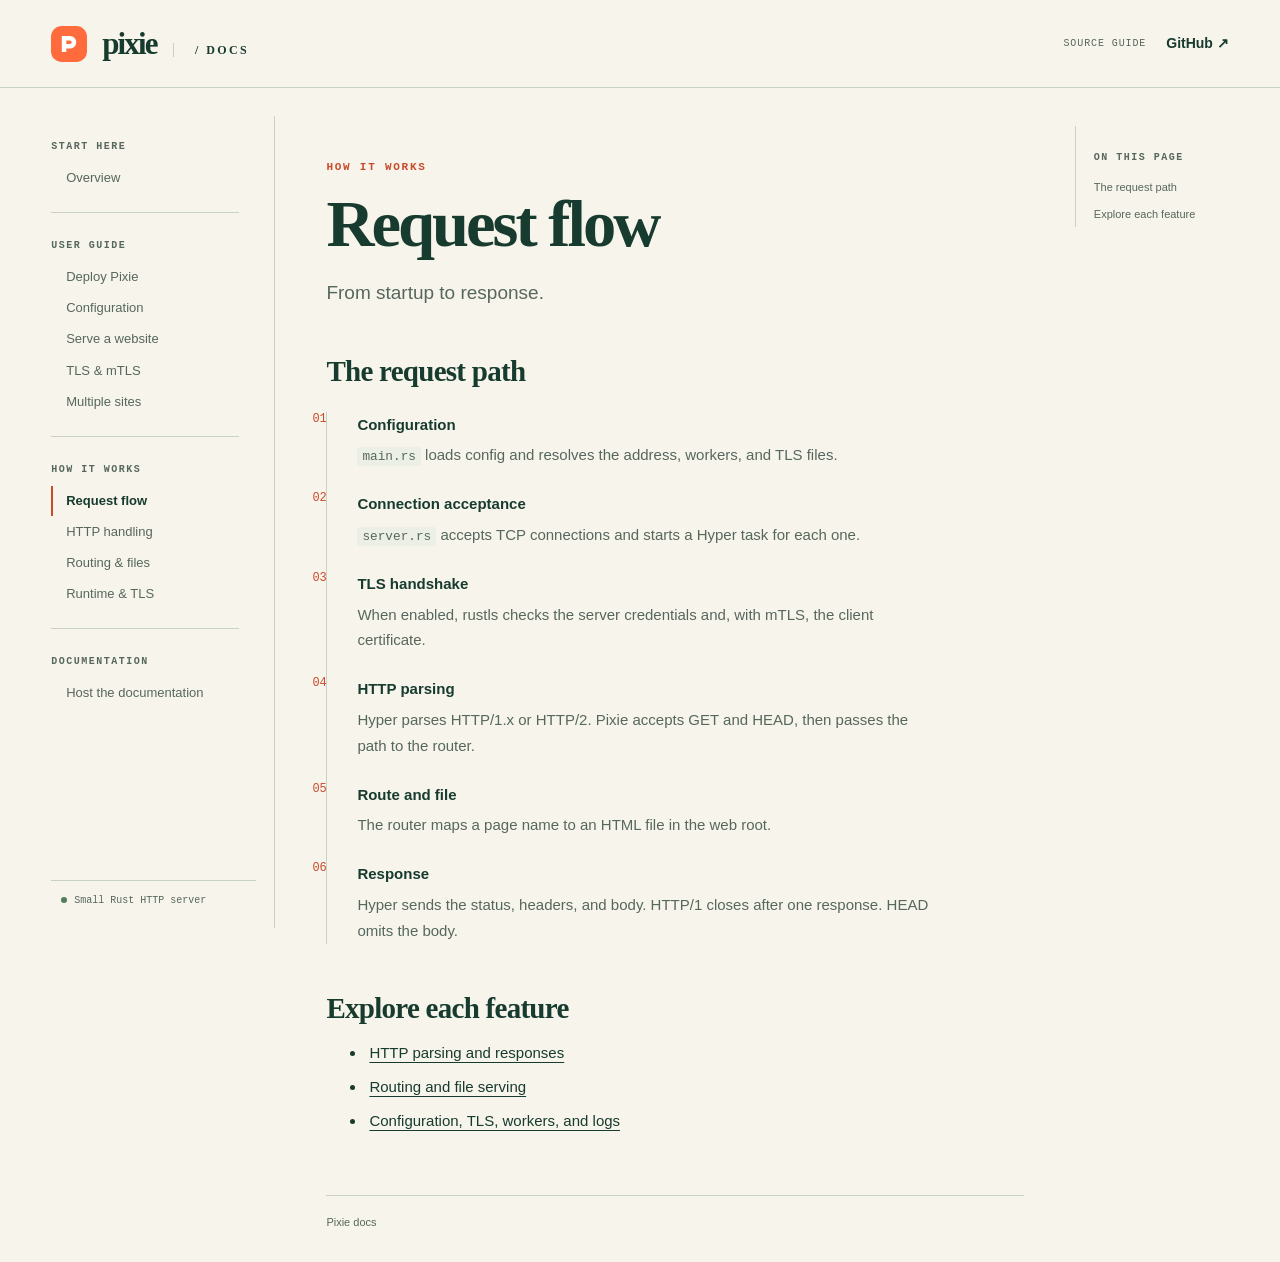
==== commit f11973f5: "Trim documentation copy and link image versions" ====
--- a/docs/architecture.html
+++ b/docs/architecture.html
@@ -5,7 +5,7 @@
 <meta name="viewport" content="width=device-width, initial-scale=1">
 <meta name="description" content="A compact feature map of the current Rust implementation, from startup to response.">
 <meta name="theme-color" content="#f7f4eb">
-<title>Follow the request. — Pixie docs</title>
+<title>Request flow · Pixie docs</title>
 <link rel="icon" href="assets/mark.svg" type="image/svg+xml">
 <link rel="stylesheet" href="assets/style.css">
 <script src="assets/site.js" defer>
@@ -58,34 +58,34 @@
 </aside>
 <main id="content" tabindex="-1">
 <div class="eyebrow">How it works</div>
-<h1>Follow the request.</h1>
-<p class="lead">A compact feature map of the current Rust implementation, from startup to response.</p>
+<h1>Request flow</h1>
+<p class="lead">From startup to response.</p>
 <article>
 <h2 id="flow">The request path</h2>
 <ol class="timeline">
 <li>
 <strong>Configuration</strong>
-<p><code>main.rs</code> loads the selected YAML, TOML, or JSON file, then resolves the listen address, worker count, and optional TLS files.</p>
+<p><code>main.rs</code> loads config and resolves the address, workers, and TLS files.</p>
 </li>
 <li>
 <strong>Connection acceptance</strong>
-<p>server.rs runs a Tokio runtime, accepts TCP connections, and spawns an asynchronous Hyper connection task for each one.</p>
+<p><code>server.rs</code> accepts TCP connections and starts a Hyper task for each one.</p>
 </li>
 <li>
 <strong>TLS handshake</strong>
-<p>With TLS configured, rustls validates credentials and optionally authenticates a client certificate before HTTP parsing.</p>
+<p>When enabled, rustls checks the server credentials and, with mTLS, the client certificate.</p>
 </li>
 <li>
 <strong>HTTP parsing</strong>
-<p>Hyper parses HTTP/1.x or HTTP/2 messages. Pixie's handler accepts GET or HEAD and passes the URL path to the router.</p>
+<p>Hyper parses HTTP/1.x or HTTP/2. Pixie accepts GET and HEAD, then passes the path to the router.</p>
 </li>
 <li>
 <strong>Route and file</strong>
-<p>The router maps a simple page name to an HTML file under the selected web root.</p>
+<p>The router maps a page name to an HTML file in the web root.</p>
 </li>
 <li>
 <strong>Response</strong>
-<p>Hyper writes the status, content type, content length, and body. HTTP/1 connections close after the response; HTTP/2 follows stream semantics. HEAD omits the body.</p>
+<p>Hyper sends the status, headers, and body. HTTP/1 closes after one response. HEAD omits the body.</p>
 </li>
 </ol>
 <h2 id="features">Explore each feature</h2>
@@ -101,8 +101,7 @@
 </li>
 </ul>
 </article>
-<footer>Pixie documentation <span>Built from the source. Updated with the features.</span>
-</footer>
+<footer>Pixie docs</footer>
 </main>
 <aside class="toc">
 <p>ON THIS PAGE</p>
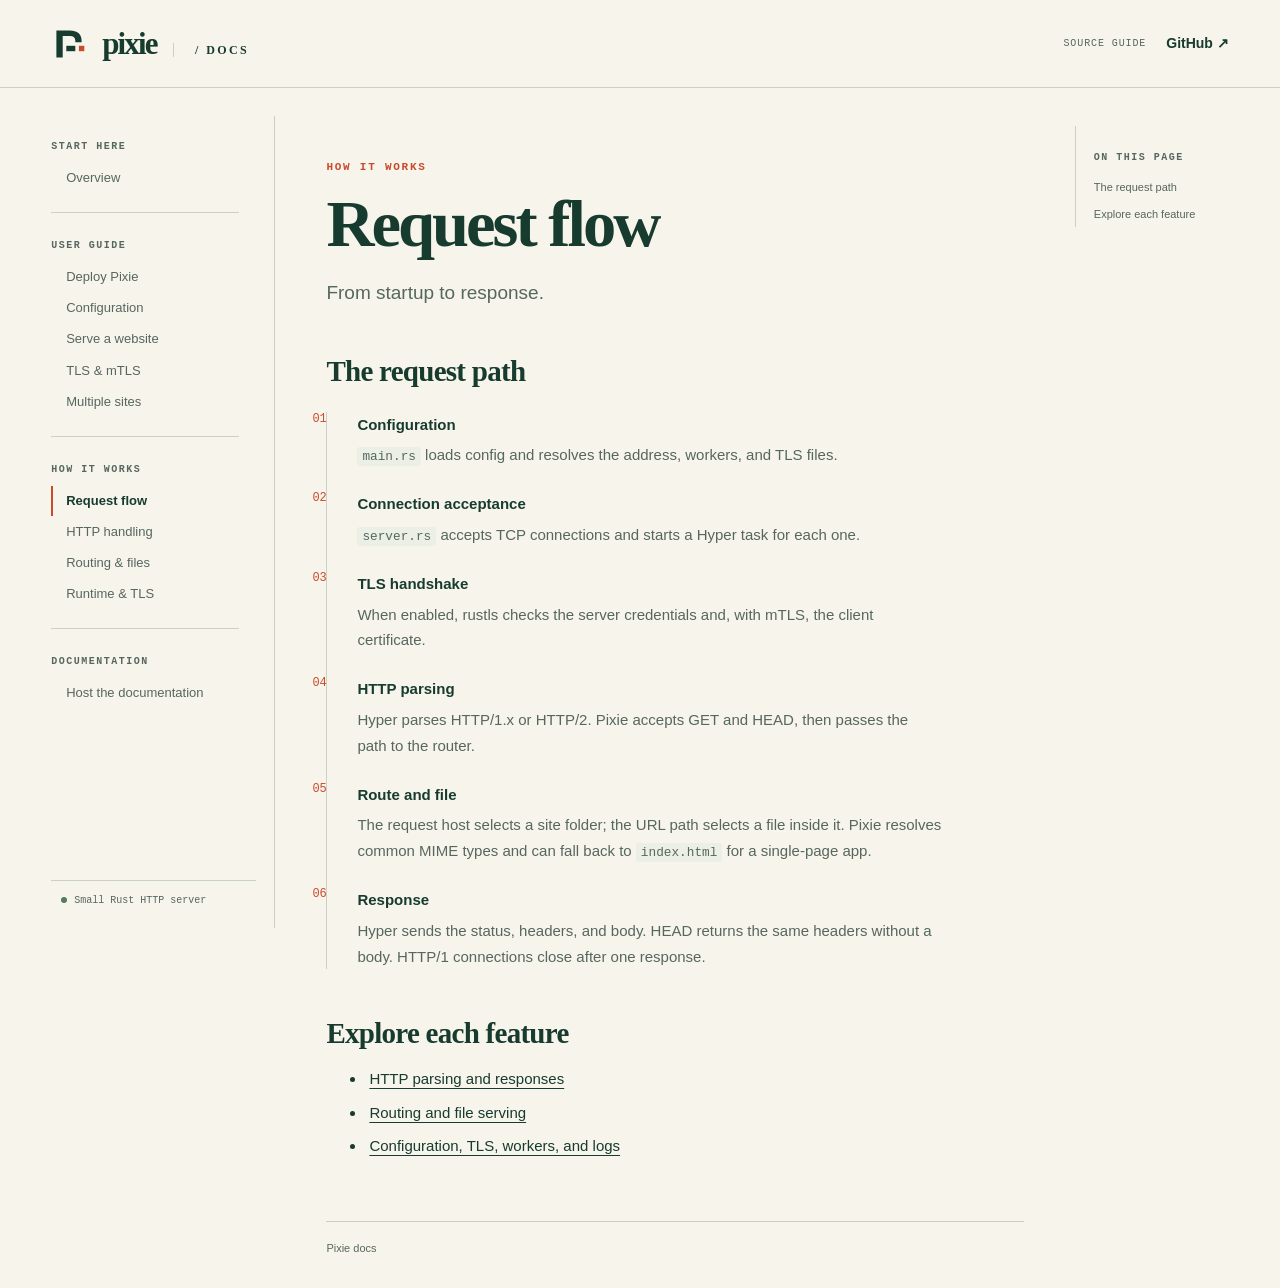
==== commit 190deece: "Prepare Pixie 1.2.0 release and static site routing" ====
--- a/docs/architecture.html
+++ b/docs/architecture.html
@@ -81,11 +81,11 @@
 </li>
 <li>
 <strong>Route and file</strong>
-<p>The router maps a page name to an HTML file in the web root.</p>
+<p>The request host selects a site folder; the URL path selects a file inside it. Pixie resolves common MIME types and can fall back to <code>index.html</code> for a single-page app.</p>
 </li>
 <li>
 <strong>Response</strong>
-<p>Hyper sends the status, headers, and body. HTTP/1 closes after one response. HEAD omits the body.</p>
+<p>Hyper sends the status, headers, and body. HEAD returns the same headers without a body. HTTP/1 connections close after one response.</p>
 </li>
 </ol>
 <h2 id="features">Explore each feature</h2>
